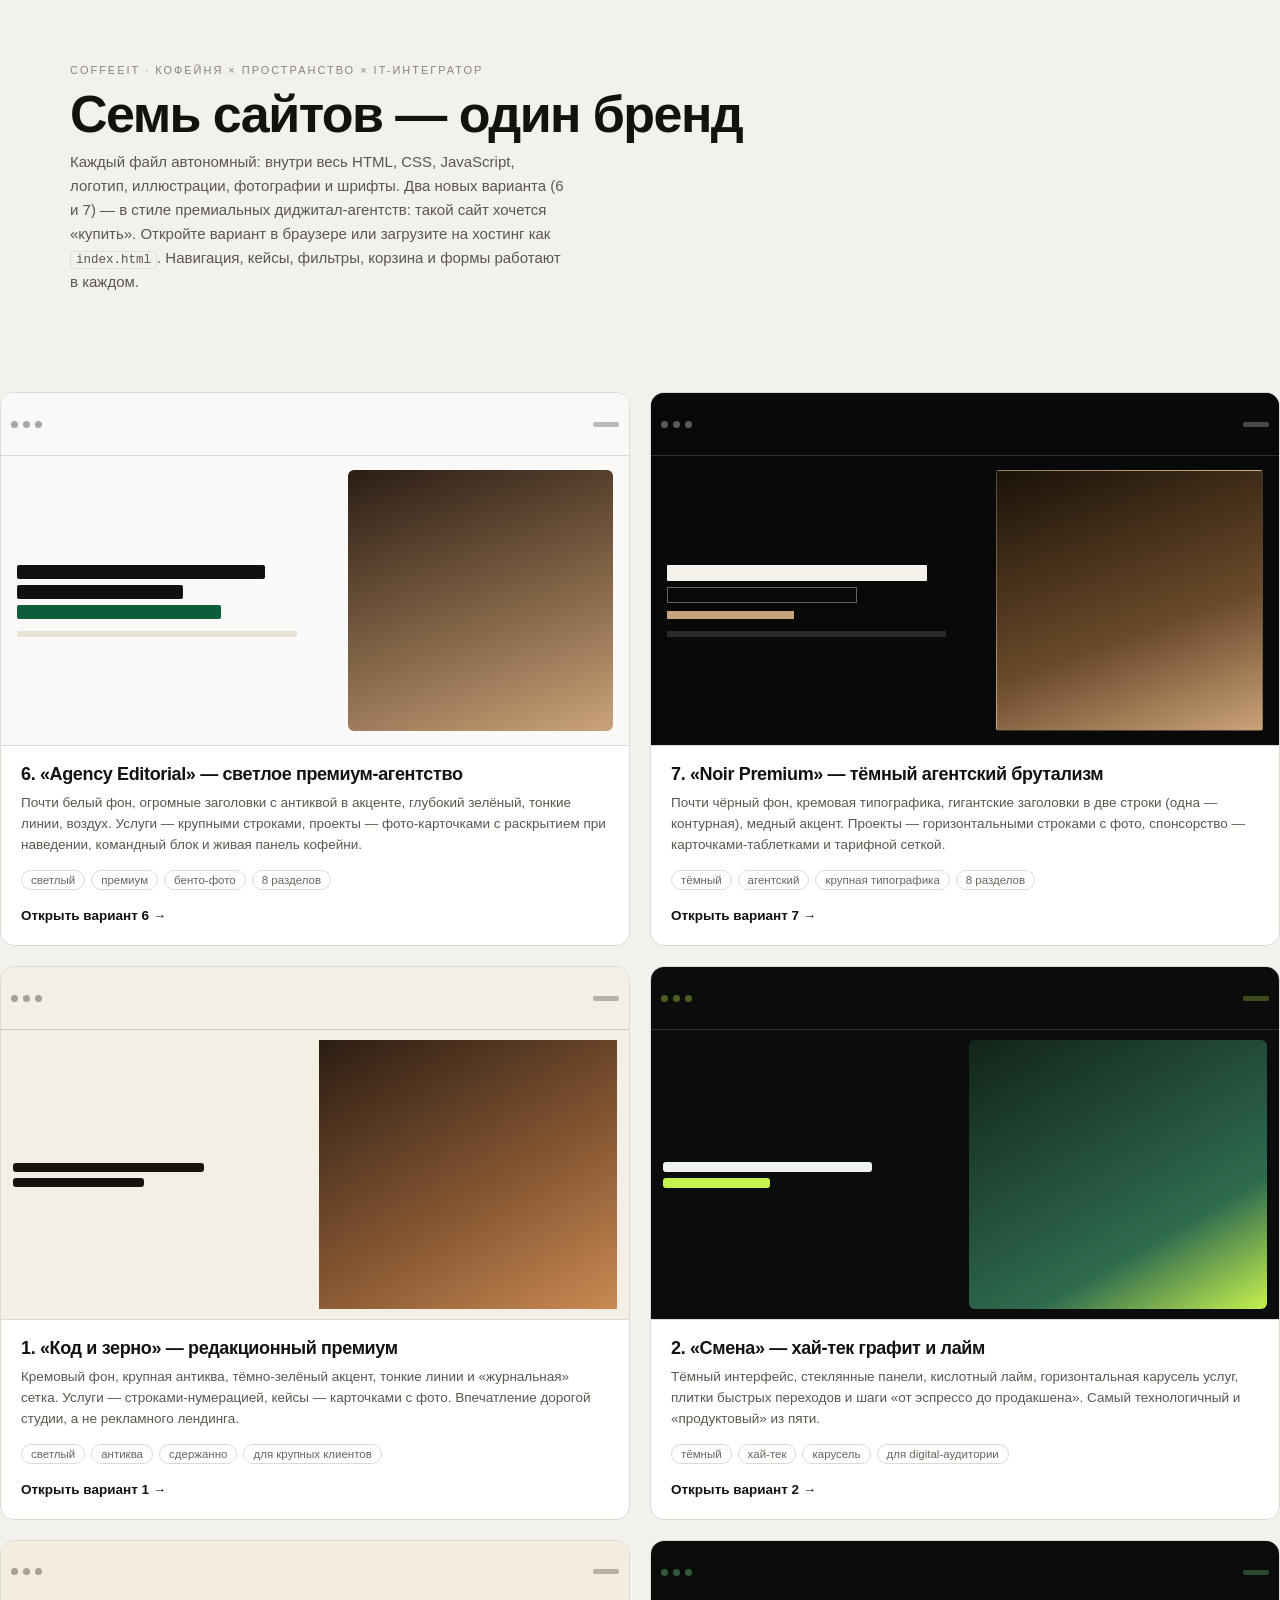
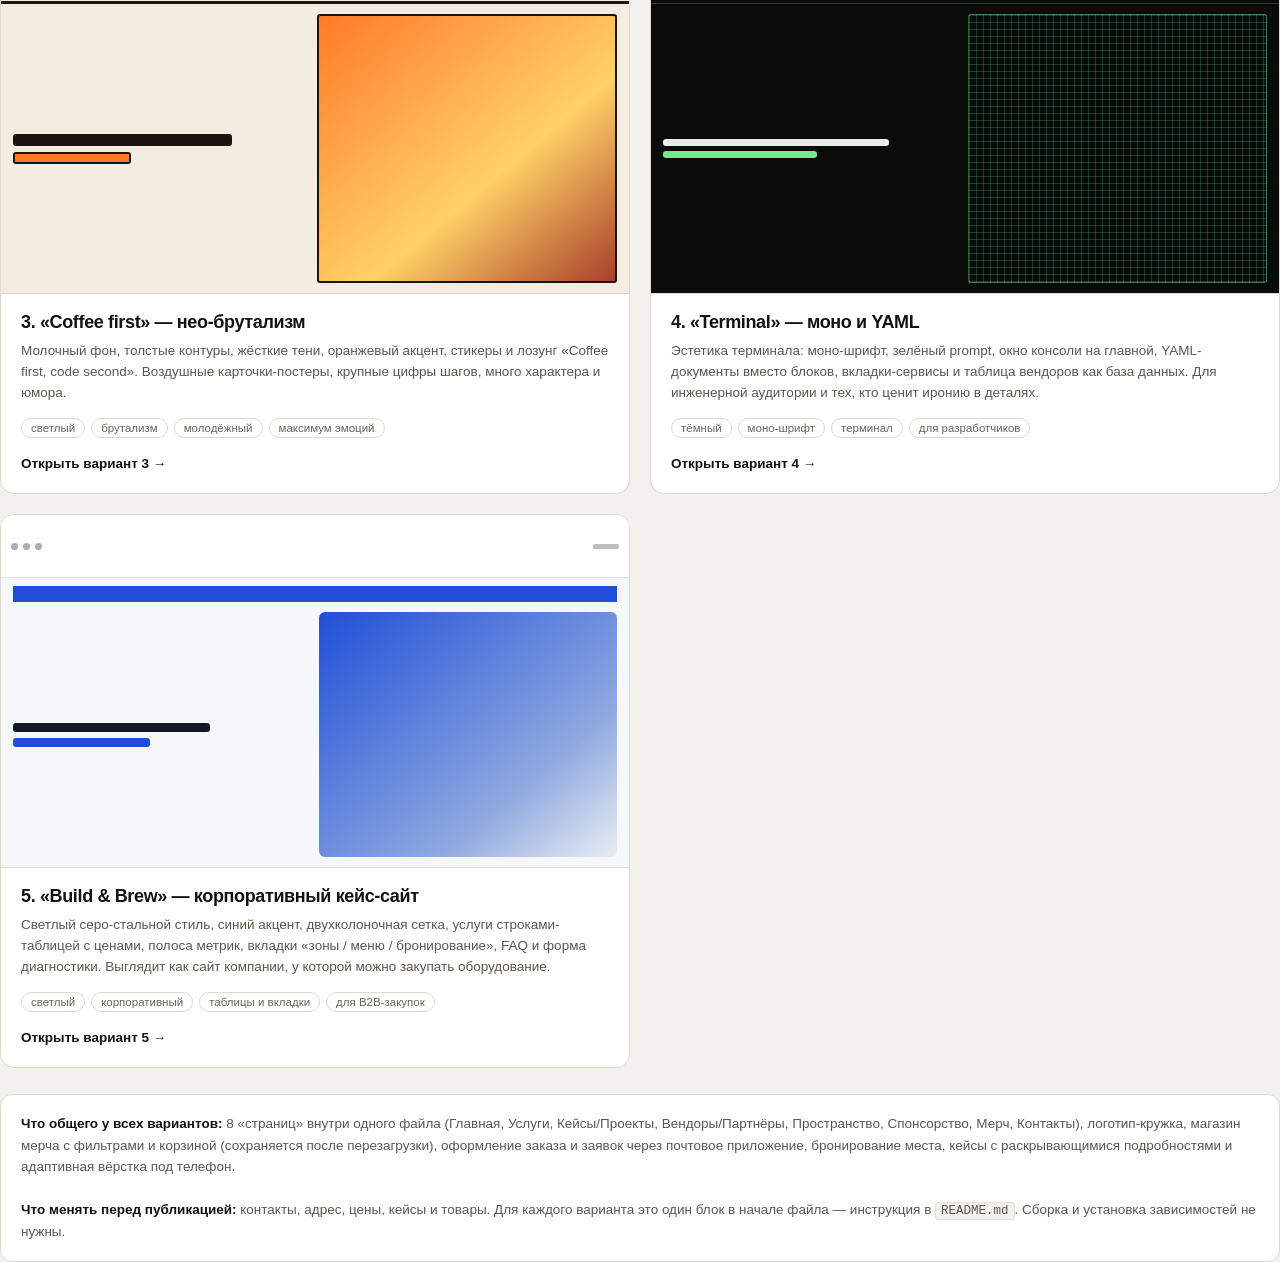
==== index.html @ fb94221a "Add files via upload" ====
<!DOCTYPE html>
<html lang="ru">
<head>
<meta charset="utf-8">
<meta name="viewport" content="width=device-width, initial-scale=1">
<title>coffeeIT — 5 вариантов сайта</title>
<style>
  *{box-sizing:border-box}
  body{margin:0;background:#f2f1ee;color:#14120f;font-family:-apple-system,"Segoe UI",Roboto,Arial,sans-serif;-webkit-font-smoothing:antialiased}
  .wrap{max-width:1180px;margin:0 auto;padding:clamp(28px,5vw,64px) 20px}
  header.top{display:flex;align-items:flex-end;justify-content:space-between;gap:24px;flex-wrap:wrap;margin-bottom:34px}
  h1{font-size:clamp(28px,4.6vw,52px);line-height:1;letter-spacing:-.03em;margin:0 0 10px}
  .lead{max-width:60ch;font-size:15px;line-height:1.6;color:#5c574e;margin:0}
  .tag{font-size:11px;letter-spacing:.18em;text-transform:uppercase;color:#8a8377;display:block;margin-bottom:12px}
  .grid{display:grid;grid-template-columns:repeat(2,1fr);gap:20px}
  .card{background:#fff;border:1px solid #dedad2;border-radius:14px;overflow:hidden;display:flex;flex-direction:column;text-decoration:none;color:inherit;transition:.18s}
  .card:hover{box-shadow:0 18px 44px rgba(20,18,15,.12);transform:translateY(-3px)}
  .prev{aspect-ratio:16/9;position:relative;overflow:hidden;border-bottom:1px solid #dedad2}
  .body{padding:18px 20px 22px;display:grid;gap:8px}
  .body h2{font-size:18px;margin:0;letter-spacing:-.02em}
  .body p{font-size:13.5px;line-height:1.55;color:#5c574e;margin:0}
  .meta{display:flex;flex-wrap:wrap;gap:6px;margin-top:6px}
  .meta span{font-size:11.5px;border:1px solid #dedad2;border-radius:999px;padding:3px 9px;color:#6b655a}
  .cta{margin-top:10px;font-size:13.5px;font-weight:600}
  /* мини-превью */
  .mock{position:absolute;inset:0;display:flex;flex-direction:column}
  .mock .bar{height:18%;display:flex;align-items:center;gap:5px;padding:0 10px}
  .mock .bar i{width:7px;height:7px;border-radius:50%;background:currentColor;opacity:.35;display:block}
  .mock .bar u{width:26px;height:5px;border-radius:2px;background:currentColor;opacity:.28;display:block;margin-left:auto}
  .mock .stage{flex:1;display:flex;gap:8px;padding:10px 12px}
  .mock .stage>div{flex:1;border-radius:3px;min-width:0}
  .mock .h1,.mock .h2{flex:none!important;border-radius:3px!important}
  /* v1 */
  .m1{background:#f4efe4;color:#16130f}
  .m1 .bar{border-bottom:1px solid rgba(22,19,15,.18)}
  .m1 .h1{background:#16130f;height:9px;width:64%;border-radius:0}
  .m1 .h2{background:#16130f;height:9px;width:44%;margin-top:6px}
  .m1 .ph{background:linear-gradient(150deg,#2c1d13,#8a5a34 60%,#c98a53);border-radius:0!important}
  .col{display:flex;flex-direction:column;justify-content:center}
  /* v2 */
  .m2{background:#0b0d0c;color:#c6f24e}
  .m2 .bar{border-bottom:1px solid rgba(255,255,255,.14)}
  .m2 .h1{background:#eef3ee;height:10px;width:70%;border-radius:2px}
  .m2 .h2{background:#c6f24e;height:10px;width:36%;margin-top:6px;border-radius:2px}
  .m2 .ph{background:linear-gradient(150deg,#12241a,#2f6b4f 70%,#c6f24e);border-radius:6px!important}
  /* v3 */
  .m3{background:#f3ece0;color:#1b1410}
  .m3 .bar{border-bottom:3px solid #1b1410}
  .m3 .h1{background:#1b1410;height:12px;width:74%}
  .m3 .h2{background:#ff7a29;border:2px solid #1b1410;height:12px;width:40%;margin-top:6px}
  .m3 .ph{background:linear-gradient(140deg,#ff7a29,#ffd166 60%,#a8402a);border:2px solid #1b1410}
  /* v4 */
  .m4{background:#0a0c0a;color:#7ae78f}
  .m4 .bar{border-bottom:1px solid rgba(233,236,233,.18);font-size:8px}
  .m4 .h1{background:#e9ece9;height:7px;width:76%;border-radius:0}
  .m4 .h2{background:#7ae78f;height:7px;width:52%;margin-top:5px}
  .m4 .ph{background:repeating-linear-gradient(0deg,rgba(122,231,143,.22) 0 1px,transparent 1px 7px),repeating-linear-gradient(90deg,rgba(122,231,143,.22) 0 1px,transparent 1px 7px),#080b09;border:1px solid rgba(122,231,143,.35)}
  /* v5 */
  .m5{background:#f6f7f8;color:#101828}
  .m5 .bar{background:#fff;border-bottom:1px solid #dde2e9}
  .m5 .h1{background:#101828;height:9px;width:66%}
  .m5 .h2{background:#1f4fd8;height:9px;width:46%;margin-top:6px}
  .m5 .ph{background:linear-gradient(140deg,#1f4fd8,#8fa9e0 70%,#e9edf3);border-radius:6px!important}
  .m5 .bars{background:#1f4fd8;height:16px;border-radius:0!important;margin:8px 12px 0}
  .note{background:#fff;border:1px solid #dedad2;border-radius:12px;padding:18px 20px;margin-top:26px;font-size:13.5px;line-height:1.6;color:#5c574e}
  .note b{color:#14120f}
  code{background:#f2f1ee;border:1px solid #e3dfd7;border-radius:4px;padding:1px 5px;font-size:12.5px}
  @media (max-width:820px){.grid{grid-template-columns:1fr}}
</style>
</head>
<body>
<div class="wrap">
  <header class="top">
    <div>
      <span class="tag">coffeeIT · кофейня × пространство × IT-интегратор</span>
      <h1>Семь сайтов — один бренд</h1>
      <p class="lead">Каждый файл автономный: внутри весь HTML, CSS, JavaScript, логотип, иллюстрации, фотографии и шрифты. Два новых варианта (6 и 7) — в стиле премиальных диджитал-агентств: такой сайт хочется «купить». Откройте вариант в браузере или загрузите на хостинг как <code>index.html</code>. Навигация, кейсы, фильтры, корзина и формы работают в каждом.</p>
    </div>
  </div>

  <div class="grid">

    <a class="card" href="coffeeit-v6.html">
      <div class="prev" style="background:#faf9f7">
        <div class="mock" style="background:#faf9f7;color:#111110">
          <div class="bar" style="border-bottom:1px solid rgba(17,17,16,.14)"><i></i><i></i><i></i><u></u></div>
          <div class="stage" style="padding:14px 16px;gap:12px">
            <div class="col" style="flex:1.2"><div style="background:#111110;height:14px;width:78%;border-radius:2px"></div>
              <div style="background:#111110;height:14px;width:52%;border-radius:2px;margin-top:6px"></div>
              <div style="background:#0b5d3b;height:14px;width:64%;border-radius:2px;margin-top:6px"></div>
              <div style="background:#e9e2d6;height:6px;width:88%;border-radius:2px;margin-top:12px"></div></div>
            <div style="flex:1;background:linear-gradient(160deg,#2b1d14,#8a6a4b 60%,#c9a37a);border-radius:6px"></div>
          </div>
        </div>
      </div>
      <div class="body">
        <h2>6. «Agency Editorial» — светлое премиум-агентство</h2>
        <p>Почти белый фон, огромные заголовки с антиквой в акценте, глубокий зелёный, тонкие линии, воздух. Услуги — крупными строками, проекты — фото-карточками с раскрытием при наведении, командный блок и живая панель кофейни.</p>
        <div class="meta"><span>светлый</span><span>премиум</span><span>бенто-фото</span><span>8 разделов</span></div>
        <div class="cta">Открыть вариант 6 →</div>
      </div>
    </a>

    <a class="card" href="coffeeit-v7.html">
      <div class="prev" style="background:#09090a">
        <div class="mock" style="background:#09090a;color:#f4f0ea">
          <div class="bar" style="border-bottom:1px solid rgba(244,240,234,.16)"><i></i><i></i><i></i><u></u></div>
          <div class="stage" style="padding:14px 16px;gap:12px">
            <div class="col" style="flex:1.2">
              <div style="background:#f4f0ea;height:16px;width:82%;border-radius:1px"></div>
              <div style="border:1.5px solid rgba(244,240,234,.4);height:16px;width:60%;margin-top:6px"></div>
              <div style="background:#c9a37a;height:8px;width:40%;margin-top:8px"></div>
              <div style="background:rgba(244,240,234,.14);height:6px;width:88%;margin-top:12px"></div>
            </div>
            <div style="flex:1;background:linear-gradient(160deg,#1a1208,#6b4a2a 60%,#c9a37a);border:1px solid rgba(244,240,234,.16)"></div>
          </div>
        </div>
      </div>
      <div class="body">
        <h2>7. «Noir Premium» — тёмный агентский брутализм</h2>
        <p>Почти чёрный фон, кремовая типографика, гигантские заголовки в две строки (одна — контурная), медный акцент. Проекты — горизонтальными строками с фото, спонсорство — карточками-таблетками и тарифной сеткой.</p>
        <div class="meta"><span>тёмный</span><span>агентский</span><span>крупная типографика</span><span>8 разделов</span></div>
        <div class="cta">Открыть вариант 7 →</div>
      </div>
    </a>

    <a class="card" href="coffeeit-v1.html">
      <div class="prev">
        <div class="mock m1">
          <div class="bar"><i></i><i></i><i></i><u></u></div>
          <div class="stage">
            <div class="col"><div class="h1"></div><div class="h2"></div></div>
            <div class="ph"></div>
          </div>
        </div>
      </div>
      <div class="body">
        <h2>1. «Код и зерно» — редакционный премиум</h2>
        <p>Кремовый фон, крупная антиква, тёмно-зелёный акцент, тонкие линии и «журнальная» сетка. Услуги — строками-нумерацией, кейсы — карточками с фото. Впечатление дорогой студии, а не рекламного лендинга.</p>
        <div class="meta"><span>светлый</span><span>антиква</span><span>сдержанно</span><span>для крупных клиентов</span></div>
        <div class="cta">Открыть вариант 1 →</div>
      </div>
    </a>

    <a class="card" href="coffeeit-v2.html">
      <div class="prev">
        <div class="mock m2">
          <div class="bar"><i></i><i></i><i></i><u></u></div>
          <div class="stage">
            <div class="col"><div class="h1"></div><div class="h2"></div></div>
            <div class="ph"></div>
          </div>
        </div>
      </div>
      <div class="body">
        <h2>2. «Смена» — хай-тек графит и лайм</h2>
        <p>Тёмный интерфейс, стеклянные панели, кислотный лайм, горизонтальная карусель услуг, плитки быстрых переходов и шаги «от эспрессо до продакшена». Самый технологичный и «продуктовый» из пяти.</p>
        <div class="meta"><span>тёмный</span><span>хай-тек</span><span>карусель</span><span>для digital-аудитории</span></div>
        <div class="cta">Открыть вариант 2 →</div>
      </div>
    </a>

    <a class="card" href="coffeeit-v3.html">
      <div class="prev">
        <div class="mock m3">
          <div class="bar"><i></i><i></i><i></i><u></u></div>
          <div class="stage">
            <div class="col"><div class="h1"></div><div class="h2"></div></div>
            <div class="ph"></div>
          </div>
        </div>
      </div>
      <div class="body">
        <h2>3. «Coffee first» — нео-брутализм</h2>
        <p>Молочный фон, толстые контуры, жёсткие тени, оранжевый акцент, стикеры и лозунг «Coffee first, code second». Воздушные карточки-постеры, крупные цифры шагов, много характера и юмора.</p>
        <div class="meta"><span>светлый</span><span>брутализм</span><span>молодёжный</span><span>максимум эмоций</span></div>
        <div class="cta">Открыть вариант 3 →</div>
      </div>
    </a>

    <a class="card" href="coffeeit-v4.html">
      <div class="prev">
        <div class="mock m4">
          <div class="bar"><i></i><i></i><i></i><u></u></div>
          <div class="stage">
            <div class="col"><div class="h1"></div><div class="h2"></div></div>
            <div class="ph"></div>
          </div>
        </div>
      </div>
      <div class="body">
        <h2>4. «Terminal» — моно и YAML</h2>
        <p>Эстетика терминала: моно-шрифт, зелёный prompt, окно консоли на главной, YAML-документы вместо блоков, вкладки-сервисы и таблица вендоров как база данных. Для инженерной аудитории и тех, кто ценит иронию в деталях.</p>
        <div class="meta"><span>тёмный</span><span>моно-шрифт</span><span>терминал</span><span>для разработчиков</span></div>
        <div class="cta">Открыть вариант 4 →</div>
      </div>
    </a>

    <a class="card" href="coffeeit-v5.html">
      <div class="prev">
        <div class="mock m5">
          <div class="bar"><i></i><i></i><i></i><u></u></div>
          <div class="bars"></div>
          <div class="stage">
            <div class="col"><div class="h1"></div><div class="h2"></div></div>
            <div class="ph"></div>
          </div>
        </div>
      </div>
      <div class="body">
        <h2>5. «Build &amp; Brew» — корпоративный кейс-сайт</h2>
        <p>Светлый серо-стальной стиль, синий акцент, двухколоночная сетка, услуги строками-таблицей с ценами, полоса метрик, вкладки «зоны / меню / бронирование», FAQ и форма диагностики. Выглядит как сайт компании, у которой можно закупать оборудование.</p>
        <div class="meta"><span>светлый</span><span>корпоративный</span><span>таблицы и вкладки</span><span>для B2B-закупок</span></div>
        <div class="cta">Открыть вариант 5 →</div>
      </div>
    </a>

  </div>

  <div class="note">
    <b>Что общего у всех вариантов:</b> 8 «страниц» внутри одного файла (Главная, Услуги, Кейсы/Проекты, Вендоры/Партнёры, Пространство, Спонсорство, Мерч, Контакты), логотип-кружка, магазин мерча с фильтрами и корзиной (сохраняется после перезагрузки), оформление заказа и заявок через почтовое приложение, бронирование места, кейсы с раскрывающимися подробностями и адаптивная вёрстка под телефон.<br><br>
    <b>Что менять перед публикацией:</b> контакты, адрес, цены, кейсы и товары. Для каждого варианта это один блок в начале файла — инструкция в <code>README.md</code>. Сборка и установка зависимостей не нужны.
  </div>
</div>
</body>
</html>
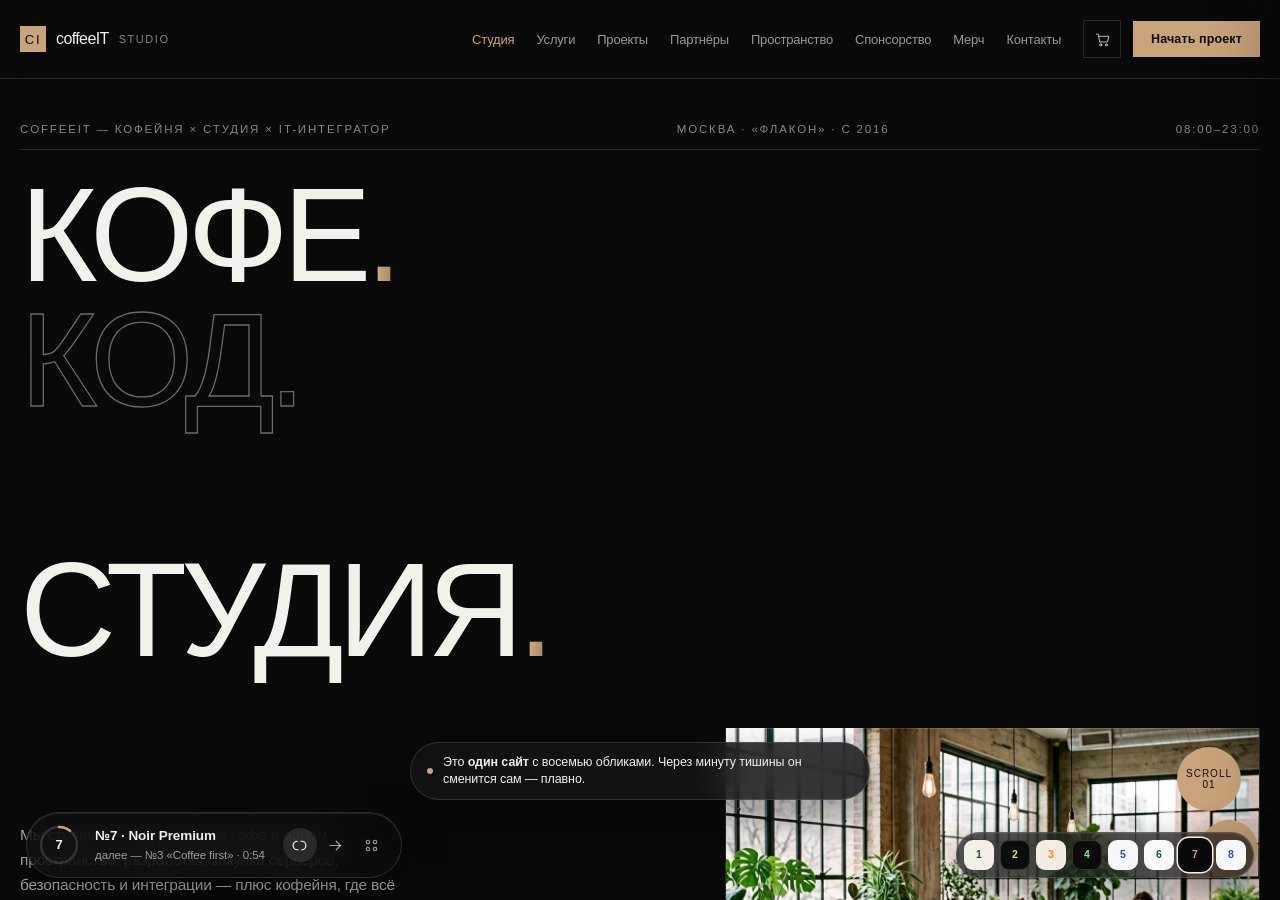
==== commit 36c72ac8: "coffeeIT: один сайт с восемью обликами и автосменой через минуту тишины - index.html стал самим сайт" ====
--- a/index.html
+++ b/index.html
@@ -3,224 +3,1065 @@
 <head>
 <meta charset="utf-8">
 <meta name="viewport" content="width=device-width, initial-scale=1">
-<title>coffeeIT — 5 вариантов сайта</title>
+<title>ver. 1.1.0 · coffeeIT — один сайт, восемь обликов</title>
+<meta name="description" content="coffeeIT — один сайт, который сам меняет облик: восемь дизайнов, плавные переходы через минуту бездействия.">
+<meta name="theme-color" content="#0c0c0e">
+<link rel="icon" href="data:image/svg+xml,%3Csvg xmlns='http://www.w3.org/2000/svg' viewBox='0 0 48 48'%3E%3Crect width='48' height='48' rx='10' fill='%230c0c0e'/%3E%3Cpath d='M14 18h16v10a6 6 0 0 1-6 6h-4a6 6 0 0 1-6-6V18Z' fill='none' stroke='%23f4efe4' stroke-width='2'/%3E%3Cpath d='M30 21h3a3.5 3.5 0 0 1 0 7h-3' fill='none' stroke='%23f4efe4' stroke-width='2'/%3E%3C/svg%3E">
 <style>
-  *{box-sizing:border-box}
-  body{margin:0;background:#f2f1ee;color:#14120f;font-family:-apple-system,"Segoe UI",Roboto,Arial,sans-serif;-webkit-font-smoothing:antialiased}
-  .wrap{max-width:1180px;margin:0 auto;padding:clamp(28px,5vw,64px) 20px}
-  header.top{display:flex;align-items:flex-end;justify-content:space-between;gap:24px;flex-wrap:wrap;margin-bottom:34px}
-  h1{font-size:clamp(28px,4.6vw,52px);line-height:1;letter-spacing:-.03em;margin:0 0 10px}
-  .lead{max-width:60ch;font-size:15px;line-height:1.6;color:#5c574e;margin:0}
-  .tag{font-size:11px;letter-spacing:.18em;text-transform:uppercase;color:#8a8377;display:block;margin-bottom:12px}
-  .grid{display:grid;grid-template-columns:repeat(2,1fr);gap:20px}
-  .card{background:#fff;border:1px solid #dedad2;border-radius:14px;overflow:hidden;display:flex;flex-direction:column;text-decoration:none;color:inherit;transition:.18s}
-  .card:hover{box-shadow:0 18px 44px rgba(20,18,15,.12);transform:translateY(-3px)}
-  .prev{aspect-ratio:16/9;position:relative;overflow:hidden;border-bottom:1px solid #dedad2}
-  .body{padding:18px 20px 22px;display:grid;gap:8px}
-  .body h2{font-size:18px;margin:0;letter-spacing:-.02em}
-  .body p{font-size:13.5px;line-height:1.55;color:#5c574e;margin:0}
-  .meta{display:flex;flex-wrap:wrap;gap:6px;margin-top:6px}
-  .meta span{font-size:11.5px;border:1px solid #dedad2;border-radius:999px;padding:3px 9px;color:#6b655a}
-  .cta{margin-top:10px;font-size:13.5px;font-weight:600}
-  /* мини-превью */
-  .mock{position:absolute;inset:0;display:flex;flex-direction:column}
-  .mock .bar{height:18%;display:flex;align-items:center;gap:5px;padding:0 10px}
-  .mock .bar i{width:7px;height:7px;border-radius:50%;background:currentColor;opacity:.35;display:block}
-  .mock .bar u{width:26px;height:5px;border-radius:2px;background:currentColor;opacity:.28;display:block;margin-left:auto}
-  .mock .stage{flex:1;display:flex;gap:8px;padding:10px 12px}
-  .mock .stage>div{flex:1;border-radius:3px;min-width:0}
-  .mock .h1,.mock .h2{flex:none!important;border-radius:3px!important}
-  /* v1 */
-  .m1{background:#f4efe4;color:#16130f}
-  .m1 .bar{border-bottom:1px solid rgba(22,19,15,.18)}
-  .m1 .h1{background:#16130f;height:9px;width:64%;border-radius:0}
-  .m1 .h2{background:#16130f;height:9px;width:44%;margin-top:6px}
-  .m1 .ph{background:linear-gradient(150deg,#2c1d13,#8a5a34 60%,#c98a53);border-radius:0!important}
-  .col{display:flex;flex-direction:column;justify-content:center}
-  /* v2 */
-  .m2{background:#0b0d0c;color:#c6f24e}
-  .m2 .bar{border-bottom:1px solid rgba(255,255,255,.14)}
-  .m2 .h1{background:#eef3ee;height:10px;width:70%;border-radius:2px}
-  .m2 .h2{background:#c6f24e;height:10px;width:36%;margin-top:6px;border-radius:2px}
-  .m2 .ph{background:linear-gradient(150deg,#12241a,#2f6b4f 70%,#c6f24e);border-radius:6px!important}
-  /* v3 */
-  .m3{background:#f3ece0;color:#1b1410}
-  .m3 .bar{border-bottom:3px solid #1b1410}
-  .m3 .h1{background:#1b1410;height:12px;width:74%}
-  .m3 .h2{background:#ff7a29;border:2px solid #1b1410;height:12px;width:40%;margin-top:6px}
-  .m3 .ph{background:linear-gradient(140deg,#ff7a29,#ffd166 60%,#a8402a);border:2px solid #1b1410}
-  /* v4 */
-  .m4{background:#0a0c0a;color:#7ae78f}
-  .m4 .bar{border-bottom:1px solid rgba(233,236,233,.18);font-size:8px}
-  .m4 .h1{background:#e9ece9;height:7px;width:76%;border-radius:0}
-  .m4 .h2{background:#7ae78f;height:7px;width:52%;margin-top:5px}
-  .m4 .ph{background:repeating-linear-gradient(0deg,rgba(122,231,143,.22) 0 1px,transparent 1px 7px),repeating-linear-gradient(90deg,rgba(122,231,143,.22) 0 1px,transparent 1px 7px),#080b09;border:1px solid rgba(122,231,143,.35)}
-  /* v5 */
-  .m5{background:#f6f7f8;color:#101828}
-  .m5 .bar{background:#fff;border-bottom:1px solid #dde2e9}
-  .m5 .h1{background:#101828;height:9px;width:66%}
-  .m5 .h2{background:#1f4fd8;height:9px;width:46%;margin-top:6px}
-  .m5 .ph{background:linear-gradient(140deg,#1f4fd8,#8fa9e0 70%,#e9edf3);border-radius:6px!important}
-  .m5 .bars{background:#1f4fd8;height:16px;border-radius:0!important;margin:8px 12px 0}
-  .note{background:#fff;border:1px solid #dedad2;border-radius:12px;padding:18px 20px;margin-top:26px;font-size:13.5px;line-height:1.6;color:#5c574e}
-  .note b{color:#14120f}
-  code{background:#f2f1ee;border:1px solid #e3dfd7;border-radius:4px;padding:1px 5px;font-size:12.5px}
-  @media (max-width:820px){.grid{grid-template-columns:1fr}}
+/* ============================================================
+   coffeeIT · «хамелеон»
+   Один сайт = восемь обликов. Оболочка показывает вариант
+   в iframe на весь экран, а через минуту бездействия сама
+   сменяет его — плавно, четырьмя разными переходами.
+   ============================================================ */
+
+:root{
+  --ink:#f4f0ea;
+  --ink-dim:rgba(244,240,234,.62);
+  --glass:rgba(14,14,17,.68);
+  --glass-2:rgba(20,20,24,.82);
+  --stroke:rgba(255,255,255,.13);
+  --stroke-soft:rgba(255,255,255,.07);
+  --accent:#c9a37a;
+  --chrome-h:56px;
+  --ease:cubic-bezier(.22,.8,.24,1);
+}
+*{box-sizing:border-box}
+html,body{height:100%}
+body{
+  margin:0;background:#0c0c0e;color:var(--ink);overflow:hidden;
+  font:14px/1.45 "Inter",-apple-system,"Segoe UI",Roboto,"Helvetica Neue",Arial,sans-serif;
+  -webkit-font-smoothing:antialiased;letter-spacing:-.006em;
+}
+button{font:inherit;color:inherit;background:none;border:0;cursor:pointer}
+svg{display:block}
+::selection{background:var(--accent);color:#0c0c0e}
+
+/* ---------- сцена ---------- */
+#stage{position:fixed;inset:0;background:#0c0c0e;isolation:isolate}
+.frame{position:absolute;inset:0;overflow:hidden;background:#0c0c0e;will-change:transform,opacity,clip-path}
+.frame iframe{display:block;width:100%;height:100%;border:0;background:#fff}
+.frame.is-preload{visibility:hidden;pointer-events:none;z-index:0}
+.frame.is-current{z-index:2}
+.frame.is-incoming{z-index:3}
+.frame.is-outgoing{z-index:1}
+
+/* ---------- занавес перехода ---------- */
+#veil{
+  position:fixed;inset:0;z-index:40;pointer-events:none;
+  display:grid;place-items:center;overflow:hidden;
+  background:
+    radial-gradient(120% 90% at 12% 8%, color-mix(in srgb, var(--veil-accent) 92%, #fff 8%), transparent 62%),
+    linear-gradient(112deg, var(--veil-bg) 0%, var(--veil-accent) 58%, var(--veil-bg) 100%);
+  color:var(--veil-ink);
+  transform:translateX(-104%);
+  clip-path:polygon(0 0,100% 0,95% 100%,0 100%);
+  will-change:transform;
+}
+#veil::before{
+  content:"";position:absolute;inset:0;
+  background-image:radial-gradient(rgba(0,0,0,.18) 1px,transparent 1px);
+  background-size:4px 4px;opacity:.5;mix-blend-mode:overlay;
+}
+#veil .v-inner{position:relative;display:grid;place-items:center;gap:12px;text-align:center;padding:20px}
+#veil .v-num{font-size:clamp(40px,11vw,120px);font-weight:600;letter-spacing:-.06em;line-height:.9;opacity:.9}
+#veil .v-name{font-size:clamp(15px,2.4vw,22px);letter-spacing:.02em}
+#veil .v-tag{font-size:11px;letter-spacing:.2em;text-transform:uppercase;opacity:.65}
+#veil .v-cup{width:clamp(34px,5vw,52px);height:auto;opacity:.85}
+
+/* ---------- пусковая заставка ---------- */
+#splash{
+  position:fixed;inset:0;z-index:60;display:grid;place-items:center;
+  background:radial-gradient(120% 100% at 50% 0%,#1a1a20 0%,#0a0a0c 70%);
+  transition:opacity .6s var(--ease),visibility .6s;
+}
+#splash.is-off{opacity:0;visibility:hidden;pointer-events:none}
+#splash .s-box{display:grid;justify-items:center;gap:18px;text-align:center;padding:24px}
+#splash svg{width:44px;height:44px;opacity:.9;animation:cupFloat 2.6s ease-in-out infinite}
+#splash b{font-size:15px;font-weight:500;letter-spacing:.16em;text-transform:uppercase;opacity:.8}
+#splash p{margin:0;font-size:12.5px;color:var(--ink-dim);max-width:32ch}
+.s-bar{width:180px;height:2px;border-radius:2px;background:rgba(255,255,255,.12);overflow:hidden}
+.s-bar i{display:block;height:100%;width:40%;border-radius:2px;background:var(--ink);animation:barSlide 1.25s ease-in-out infinite}
+@keyframes barSlide{0%{transform:translateX(-110%)}100%{transform:translateX(300%)}}
+@keyframes cupFloat{0%,100%{transform:translateY(0)}50%{transform:translateY(-5px)}}
+
+/* ---------- хром ---------- */
+#chrome{
+  position:fixed;left:0;right:0;bottom:0;z-index:50;
+  display:flex;align-items:flex-end;justify-content:space-between;gap:16px;
+  padding:0 clamp(12px,2.2vw,26px) clamp(12px,2.2vw,22px);
+  pointer-events:none;
+  transition:opacity .5s var(--ease);
+}
+#chrome>*{pointer-events:auto}
+#chrome.is-idle{opacity:.52}
+#chrome.is-idle:hover{opacity:1}
+
+/* капсула */
+#pill{
+  display:flex;align-items:center;gap:14px;
+  padding:10px 12px 10px 10px;border-radius:999px;
+  background:var(--glass);border:1px solid var(--stroke);
+  box-shadow:0 16px 44px rgba(0,0,0,.35),inset 0 1px 0 rgba(255,255,255,.08);
+  backdrop-filter:blur(20px) saturate(1.5);-webkit-backdrop-filter:blur(20px) saturate(1.5);
+  max-width:min(560px,calc(100vw - 24px));
+}
+.ring{position:relative;width:44px;height:44px;flex:none;display:grid;place-items:center}
+.ring svg{position:absolute;inset:0;transform:rotate(-90deg)}
+.ring .trk{fill:none;stroke:rgba(255,255,255,.14);stroke-width:2.5}
+.ring .val{fill:none;stroke:var(--accent);stroke-width:2.5;stroke-linecap:round;
+  stroke-dasharray:113.1;stroke-dashoffset:0;transition:stroke .5s}
+.ring .num{font-size:13px;font-weight:600;letter-spacing:-.02em;position:relative}
+.ring.is-paused .val{stroke:rgba(255,255,255,.25)}
+#pill .meta{display:grid;gap:1px;min-width:0}
+#pill .meta b{font-size:13.5px;font-weight:600;white-space:nowrap;overflow:hidden;text-overflow:ellipsis}
+#pill .meta span{font-size:11.5px;color:var(--ink-dim);white-space:nowrap;overflow:hidden;text-overflow:ellipsis}
+#pill .meta span em{font-style:normal;color:var(--ink);opacity:.85}
+#pill .acts{display:flex;align-items:center;gap:2px;margin-left:4px}
+.btn-ic{width:34px;height:34px;border-radius:50%;display:grid;place-items:center;
+  color:var(--ink-dim);transition:background .18s,color .18s,transform .18s}
+.btn-ic:hover{background:rgba(255,255,255,.1);color:var(--ink)}
+.btn-ic:active{transform:scale(.94)}
+.btn-ic svg{width:17px;height:17px}
+.btn-ic.is-on{color:var(--ink);background:rgba(255,255,255,.1)}
+
+/* полоса обликов */
+#swatches{display:flex;align-items:center;gap:6px;padding:7px;border-radius:999px;
+  background:var(--glass);border:1px solid var(--stroke);
+  box-shadow:0 16px 44px rgba(0,0,0,.35),inset 0 1px 0 rgba(255,255,255,.07);
+  backdrop-filter:blur(20px) saturate(1.5);-webkit-backdrop-filter:blur(20px) saturate(1.5);
+  overflow:auto;scrollbar-width:none;max-width:min(100%,calc(100vw - 24px))}
+#swatches::-webkit-scrollbar{display:none}
+.sw{position:relative;width:30px;height:30px;border-radius:9px;flex:none;display:grid;place-items:center;
+  font-size:10.5px;font-weight:600;border:1px solid rgba(255,255,255,.16);
+  transition:transform .22s var(--ease),box-shadow .22s,border-color .22s}
+.sw:hover{transform:translateY(-3px)}
+.sw.is-on{box-shadow:0 0 0 2px #0c0c0e,0 0 0 3.5px var(--ink);border-color:transparent}
+.sw::after{
+  content:attr(data-name);position:absolute;bottom:calc(100% + 9px);left:50%;transform:translate(-50%,4px);
+  background:#101014;border:1px solid var(--stroke);color:var(--ink);
+  font-size:11px;font-weight:500;letter-spacing:0;padding:5px 9px;border-radius:7px;white-space:nowrap;
+  opacity:0;pointer-events:none;transition:.18s;z-index:5;
+}
+.sw:hover::after{opacity:1;transform:translate(-50%,0)}
+
+/* ---------- панель «все облики» ---------- */
+#panel{
+  position:fixed;left:clamp(12px,2.2vw,26px);bottom:calc(var(--chrome-h) + 36px);z-index:55;
+  width:min(420px,calc(100vw - 24px));max-height:min(70vh,640px);
+  display:flex;flex-direction:column;
+  background:var(--glass-2);border:1px solid var(--stroke);border-radius:20px;
+  box-shadow:0 30px 80px rgba(0,0,0,.55),inset 0 1px 0 rgba(255,255,255,.07);
+  backdrop-filter:blur(26px) saturate(1.5);-webkit-backdrop-filter:blur(26px) saturate(1.5);
+  opacity:0;visibility:hidden;transform:translateY(14px) scale(.985);transform-origin:0 100%;
+  transition:opacity .28s var(--ease),transform .28s var(--ease),visibility .28s;
+  overflow:hidden;
+}
+#panel.is-open{opacity:1;visibility:visible;transform:none}
+.p-head{display:flex;align-items:flex-start;justify-content:space-between;gap:12px;padding:18px 18px 12px}
+.p-head h2{margin:0;font-size:15px;font-weight:600;letter-spacing:-.02em}
+.p-head p{margin:4px 0 0;font-size:11.5px;line-height:1.45;color:var(--ink-dim);max-width:34ch}
+.p-scroll{overflow:auto;padding:0 10px 12px;scrollbar-width:thin}
+.p-scroll::-webkit-scrollbar{width:8px}
+.p-scroll::-webkit-scrollbar-thumb{background:rgba(255,255,255,.14);border-radius:8px}
+.skin{display:grid;grid-template-columns:38px 1fr auto;align-items:center;gap:12px;width:100%;
+  padding:9px 10px;border-radius:12px;text-align:left;transition:background .16s}
+.skin:hover{background:rgba(255,255,255,.06)}
+.skin.is-on{background:rgba(255,255,255,.09)}
+.skin .chip{width:34px;height:34px;border-radius:10px;border:1px solid rgba(255,255,255,.18);
+  display:grid;place-items:center;font-size:11px;font-weight:600}
+.skin .txt{display:grid;gap:2px;min-width:0}
+.skin .txt b{font-size:13px;font-weight:600;white-space:nowrap;overflow:hidden;text-overflow:ellipsis}
+.skin .txt span{font-size:11px;color:var(--ink-dim);white-space:nowrap;overflow:hidden;text-overflow:ellipsis}
+.skin .mark{font-size:10px;letter-spacing:.1em;text-transform:uppercase;color:var(--ink-dim)}
+.skin.is-on .mark{color:var(--ink)}
+.p-set{border-top:1px solid var(--stroke-soft);padding:14px 18px 16px;display:grid;gap:12px}
+.row{display:flex;align-items:center;justify-content:space-between;gap:14px}
+.row>span{font-size:12px;color:var(--ink-dim)}
+.seg{display:flex;gap:2px;padding:3px;border-radius:9px;background:rgba(255,255,255,.06);border:1px solid var(--stroke-soft)}
+.seg button{font-size:11.5px;padding:5px 9px;border-radius:6px;color:var(--ink-dim);transition:.16s;white-space:nowrap}
+.seg button:hover{color:var(--ink)}
+.seg button.is-on{background:rgba(255,255,255,.14);color:var(--ink)}
+.p-links{display:flex;gap:8px;flex-wrap:wrap;padding:0 18px 12px}
+.p-links a,.p-links button{display:inline-flex;align-items:center;gap:6px;font-size:11.5px;padding:7px 11px;border-radius:999px;
+  border:1px solid var(--stroke);color:var(--ink);transition:background .18s,border-color .18s;text-decoration:none}
+.p-links a:hover,.p-links button:hover{background:rgba(255,255,255,.09);border-color:rgba(255,255,255,.24)}
+.p-links svg{width:13px;height:13px;opacity:.75}
+.p-foot{padding:0 18px 16px;font-size:11px;line-height:1.5;color:var(--ink-dim)}
+.p-foot code{font-size:10.5px;background:rgba(255,255,255,.07);padding:1px 5px;border-radius:4px}
+
+/* ---------- подсказка ---------- */
+#hint{
+  position:fixed;left:50%;bottom:calc(var(--chrome-h) + 44px);transform:translate(-50%,10px);pointer-events:none;
+  z-index:52;max-width:min(460px,calc(100vw - 28px));
+  padding:11px 16px;border-radius:999px;display:flex;align-items:center;gap:10px;
+  background:var(--glass-2);border:1px solid var(--stroke);color:var(--ink);
+  font-size:12.5px;line-height:1.35;box-shadow:0 18px 40px rgba(0,0,0,.4);
+  backdrop-filter:blur(18px);-webkit-backdrop-filter:blur(18px);
+  opacity:0;visibility:hidden;transition:.4s var(--ease);
+}
+#hint.is-on{opacity:1;visibility:visible;transform:translate(-50%,0)}
+#hint b{font-weight:600}
+#hint .dot{width:6px;height:6px;border-radius:50%;background:var(--accent);flex:none}
+
+/* ---------- прогресс перехода ---------- */
+#glow{position:fixed;inset:0;z-index:39;pointer-events:none;opacity:0;
+  background:radial-gradient(80% 60% at 50% 50%,var(--glow-c,#fff),transparent 70%);mix-blend-mode:soft-light}
+
+/* ---------- адаптив ---------- */
+@media (max-width:860px){
+  :root{--chrome-h:52px}
+  #chrome{padding:0 10px calc(10px + env(safe-area-inset-bottom));gap:8px;flex-direction:column;align-items:stretch}
+  #swatches{order:2;padding:6px;justify-content:flex-start}
+  #pill{order:1;width:100%;max-width:none;gap:10px;padding:8px 10px 8px 8px}
+  #pill .meta b{font-size:12.5px}
+  #pill .meta span{font-size:11px}
+  .ring{width:40px;height:40px}
+  #panel{left:10px;right:10px;width:auto;bottom:126px;max-height:60vh}
+  #hint{bottom:128px;font-size:12px}
+  .sw{width:28px;height:28px}
+  #chrome.is-idle{opacity:.75}
+}
+@media (max-width:420px){
+  #pill .acts .optional{display:none}
+  #pill .meta span{max-width:42vw}
+}
+
+/* ---------- уважение к настройкам системы ---------- */
+@media (prefers-reduced-motion: reduce){
+  #veil{display:none}
+  #splash svg,#splash .s-bar i{animation:none}
+  .frame{will-change:auto}
+}
 </style>
 </head>
 <body>
-<div class="wrap">
-  <header class="top">
-    <div>
-      <span class="tag">coffeeIT · кофейня × пространство × IT-интегратор</span>
-      <h1>Семь сайтов — один бренд</h1>
-      <p class="lead">Каждый файл автономный: внутри весь HTML, CSS, JavaScript, логотип, иллюстрации, фотографии и шрифты. Два новых варианта (6 и 7) — в стиле премиальных диджитал-агентств: такой сайт хочется «купить». Откройте вариант в браузере или загрузите на хостинг как <code>index.html</code>. Навигация, кейсы, фильтры, корзина и формы работают в каждом.</p>
+
+<div id="stage" aria-live="off"></div>
+
+<div id="veil" aria-hidden="true">
+  <div class="v-inner">
+    <div class="v-tag">coffeeIT · смена облика</div>
+    <div class="v-num" id="veilNum">№6</div>
+    <div class="v-name" id="veilName">Agency Editorial</div>
+    <svg class="v-cup" viewBox="0 0 48 48" fill="none" aria-hidden="true">
+      <path d="M12 17h20v12a8 8 0 0 1-8 8h-4a8 8 0 0 1-8-8V17Z" stroke="currentColor" stroke-width="1.6"/>
+      <path d="M32 21h3.5a4.5 4.5 0 0 1 0 9H32" stroke="currentColor" stroke-width="1.6"/>
+      <path d="M17 10c0 2-2 2.6-2 4.6M24 8.6c0 2-2 2.6-2 4.6M31 10c0 2-2 2.6-2 4.6" stroke="currentColor" stroke-width="1.3" stroke-linecap="round" opacity=".7"/>
+    </svg>
+  </div>
+</div>
+
+<div id="glow" aria-hidden="true"></div>
+
+<div id="splash">
+  <div class="s-box">
+    <svg viewBox="0 0 48 48" fill="none" aria-hidden="true">
+      <path d="M12 17h20v12a8 8 0 0 1-8 8h-4a8 8 0 0 1-8-8V17Z" stroke="currentColor" stroke-width="1.6"/>
+      <path d="M32 21h3.5a4.5 4.5 0 0 1 0 9H32" stroke="currentColor" stroke-width="1.6"/>
+      <path d="M17 10c0 2-2 2.6-2 4.6M24 8.6c0 2-2 2.6-2 4.6M31 10c0 2-2 2.6-2 4.6" stroke="currentColor" stroke-width="1.3" stroke-linecap="round" opacity=".7"/>
+    </svg>
+    <b>coffeeIT</b>
+    <div class="s-bar"><i></i></div>
+    <p>Один сайт, восемь обликов. Готовим первый.</p>
+  </div>
+</div>
+
+<script>
+/* страховка: если основной скрипт упадёт, заставка всё равно уйдёт */
+setTimeout(function () {
+  var sp = document.getElementById('splash');
+  if (sp && !sp.classList.contains('is-off')) sp.classList.add('is-off');
+}, 7000);
+</script>
+
+<div id="hint" role="status">
+  <i class="dot"></i>
+  <span id="hintText">Через минуту бездействия сайт сам сменит облик — плавно.</span>
+</div>
+
+<div id="chrome">
+  <div id="pill">
+    <div class="ring" id="ring">
+      <svg viewBox="0 0 44 44" aria-hidden="true">
+        <circle class="trk" cx="22" cy="22" r="18"></circle>
+        <circle class="val" id="ringVal" cx="22" cy="22" r="18"></circle>
+      </svg>
+      <span class="num" id="pillNum">6</span>
+    </div>
+    <div class="meta">
+      <b id="pillName">№6 · Agency Editorial</b>
+      <span id="pillNext">далее — №2 «Смена» · 0:58</span>
+    </div>
+    <div class="acts">
+      <button class="btn-ic is-on" id="btnAuto" aria-label="Автоматическая смена облика" title="Автосмена">
+        <svg viewBox="0 0 24 24" fill="none" stroke="currentColor" stroke-width="1.7" stroke-linecap="round" stroke-linejoin="round"><path d="M9 6a6 6 0 1 0 0 12h1"/><path d="M15 18a6 6 0 1 0 0-12h-1"/><path d="M8 9h8M8 15h8" opacity=".0"/></svg>
+      </button>
+      <button class="btn-ic" id="btnNext" aria-label="Сменить облик сейчас" title="Сменить сейчас (→)">
+        <svg viewBox="0 0 24 24" fill="none" stroke="currentColor" stroke-width="1.7" stroke-linecap="round" stroke-linejoin="round"><path d="M4 12h15"/><path d="m13 6 6 6-6 6"/></svg>
+      </button>
+      <button class="btn-ic optional" id="btnAll" aria-label="Все облики и настройки" title="Все облики">
+        <svg viewBox="0 0 24 24" fill="none" stroke="currentColor" stroke-width="1.7" stroke-linecap="round"><circle cx="7" cy="7" r="2.4"/><circle cx="17" cy="7" r="2.4"/><circle cx="7" cy="17" r="2.4"/><circle cx="17" cy="17" r="2.4"/></svg>
+      </button>
     </div>
   </div>
 
-  <div class="grid">
-
-    <a class="card" href="coffeeit-v6.html">
-      <div class="prev" style="background:#faf9f7">
-        <div class="mock" style="background:#faf9f7;color:#111110">
-          <div class="bar" style="border-bottom:1px solid rgba(17,17,16,.14)"><i></i><i></i><i></i><u></u></div>
-          <div class="stage" style="padding:14px 16px;gap:12px">
-            <div class="col" style="flex:1.2"><div style="background:#111110;height:14px;width:78%;border-radius:2px"></div>
-              <div style="background:#111110;height:14px;width:52%;border-radius:2px;margin-top:6px"></div>
-              <div style="background:#0b5d3b;height:14px;width:64%;border-radius:2px;margin-top:6px"></div>
-              <div style="background:#e9e2d6;height:6px;width:88%;border-radius:2px;margin-top:12px"></div></div>
-            <div style="flex:1;background:linear-gradient(160deg,#2b1d14,#8a6a4b 60%,#c9a37a);border-radius:6px"></div>
-          </div>
-        </div>
+  <div id="swatches" role="tablist" aria-label="Облики сайта"></div>
+</div>
+
+<div id="panel" role="dialog" aria-modal="false" aria-labelledby="panelTitle">
+  <div class="p-head">
+    <div>
+      <h2 id="panelTitle">Восемь обликов</h2>
+      <p>Это один и тот же сайт: разделы, кейсы, магазин и формы общие. Меняется только дизайн.</p>
+    </div>
+    <button class="btn-ic" id="btnClose" aria-label="Закрыть">
+      <svg viewBox="0 0 24 24" fill="none" stroke="currentColor" stroke-width="1.8" stroke-linecap="round"><path d="m6 6 12 12M18 6 6 18"/></svg>
+    </button>
+  </div>
+  <div class="p-scroll" id="skinList"></div>
+  <div class="p-set">
+    <div class="row">
+      <span>Молчание перед сменой</span>
+      <div class="seg" id="segInt">
+        <button data-int="30">30 с</button>
+        <button data-int="60">1 мин</button>
+        <button data-int="120">2 мин</button>
       </div>
-      <div class="body">
-        <h2>6. «Agency Editorial» — светлое премиум-агентство</h2>
-        <p>Почти белый фон, огромные заголовки с антиквой в акценте, глубокий зелёный, тонкие линии, воздух. Услуги — крупными строками, проекты — фото-карточками с раскрытием при наведении, командный блок и живая панель кофейни.</p>
-        <div class="meta"><span>светлый</span><span>премиум</span><span>бенто-фото</span><span>8 разделов</span></div>
-        <div class="cta">Открыть вариант 6 →</div>
+    </div>
+    <div class="row">
+      <span>Переходы</span>
+      <div class="seg" id="segTr">
+        <button data-tr="auto">все</button>
+        <button data-tr="veil">шторка</button>
+        <button data-tr="fade">тает</button>
+        <button data-tr="slide">слайд</button>
       </div>
+    </div>
+    <div class="row">
+      <span>Автосмена</span>
+      <div class="seg" id="segAuto">
+        <button data-auto="1">вкл</button>
+        <button data-auto="0">выкл</button>
+      </div>
+    </div>
+  </div>
+  <div class="p-links">
+    <a id="lnkStandalone" href="coffeeit-v6.html" target="_blank" rel="noopener">
+      <svg viewBox="0 0 24 24" fill="none" stroke="currentColor" stroke-width="1.8" stroke-linecap="round" stroke-linejoin="round"><path d="M14 4h6v6"/><path d="M20 4 10 14"/><path d="M18 14v5a1 1 0 0 1-1 1H5a1 1 0 0 1-1-1V7a1 1 0 0 1 1-1h5"/></svg>
+      Этот облик отдельно
     </a>
-
-    <a class="card" href="coffeeit-v7.html">
-      <div class="prev" style="background:#09090a">
-        <div class="mock" style="background:#09090a;color:#f4f0ea">
-          <div class="bar" style="border-bottom:1px solid rgba(244,240,234,.16)"><i></i><i></i><i></i><u></u></div>
-          <div class="stage" style="padding:14px 16px;gap:12px">
-            <div class="col" style="flex:1.2">
-              <div style="background:#f4f0ea;height:16px;width:82%;border-radius:1px"></div>
-              <div style="border:1.5px solid rgba(244,240,234,.4);height:16px;width:60%;margin-top:6px"></div>
-              <div style="background:#c9a37a;height:8px;width:40%;margin-top:8px"></div>
-              <div style="background:rgba(244,240,234,.14);height:6px;width:88%;margin-top:12px"></div>
-            </div>
-            <div style="flex:1;background:linear-gradient(160deg,#1a1208,#6b4a2a 60%,#c9a37a);border:1px solid rgba(244,240,234,.16)"></div>
-          </div>
-        </div>
-      </div>
-      <div class="body">
-        <h2>7. «Noir Premium» — тёмный агентский брутализм</h2>
-        <p>Почти чёрный фон, кремовая типографика, гигантские заголовки в две строки (одна — контурная), медный акцент. Проекты — горизонтальными строками с фото, спонсорство — карточками-таблетками и тарифной сеткой.</p>
-        <div class="meta"><span>тёмный</span><span>агентский</span><span>крупная типографика</span><span>8 разделов</span></div>
-        <div class="cta">Открыть вариант 7 →</div>
-      </div>
-    </a>
-
-    <a class="card" href="coffeeit-v1.html">
-      <div class="prev">
-        <div class="mock m1">
-          <div class="bar"><i></i><i></i><i></i><u></u></div>
-          <div class="stage">
-            <div class="col"><div class="h1"></div><div class="h2"></div></div>
-            <div class="ph"></div>
-          </div>
-        </div>
-      </div>
-      <div class="body">
-        <h2>1. «Код и зерно» — редакционный премиум</h2>
-        <p>Кремовый фон, крупная антиква, тёмно-зелёный акцент, тонкие линии и «журнальная» сетка. Услуги — строками-нумерацией, кейсы — карточками с фото. Впечатление дорогой студии, а не рекламного лендинга.</p>
-        <div class="meta"><span>светлый</span><span>антиква</span><span>сдержанно</span><span>для крупных клиентов</span></div>
-        <div class="cta">Открыть вариант 1 →</div>
-      </div>
-    </a>
-
-    <a class="card" href="coffeeit-v2.html">
-      <div class="prev">
-        <div class="mock m2">
-          <div class="bar"><i></i><i></i><i></i><u></u></div>
-          <div class="stage">
-            <div class="col"><div class="h1"></div><div class="h2"></div></div>
-            <div class="ph"></div>
-          </div>
-        </div>
-      </div>
-      <div class="body">
-        <h2>2. «Смена» — хай-тек графит и лайм</h2>
-        <p>Тёмный интерфейс, стеклянные панели, кислотный лайм, горизонтальная карусель услуг, плитки быстрых переходов и шаги «от эспрессо до продакшена». Самый технологичный и «продуктовый» из пяти.</p>
-        <div class="meta"><span>тёмный</span><span>хай-тек</span><span>карусель</span><span>для digital-аудитории</span></div>
-        <div class="cta">Открыть вариант 2 →</div>
-      </div>
-    </a>
-
-    <a class="card" href="coffeeit-v3.html">
-      <div class="prev">
-        <div class="mock m3">
-          <div class="bar"><i></i><i></i><i></i><u></u></div>
-          <div class="stage">
-            <div class="col"><div class="h1"></div><div class="h2"></div></div>
-            <div class="ph"></div>
-          </div>
-        </div>
-      </div>
-      <div class="body">
-        <h2>3. «Coffee first» — нео-брутализм</h2>
-        <p>Молочный фон, толстые контуры, жёсткие тени, оранжевый акцент, стикеры и лозунг «Coffee first, code second». Воздушные карточки-постеры, крупные цифры шагов, много характера и юмора.</p>
-        <div class="meta"><span>светлый</span><span>брутализм</span><span>молодёжный</span><span>максимум эмоций</span></div>
-        <div class="cta">Открыть вариант 3 →</div>
-      </div>
-    </a>
-
-    <a class="card" href="coffeeit-v4.html">
-      <div class="prev">
-        <div class="mock m4">
-          <div class="bar"><i></i><i></i><i></i><u></u></div>
-          <div class="stage">
-            <div class="col"><div class="h1"></div><div class="h2"></div></div>
-            <div class="ph"></div>
-          </div>
-        </div>
-      </div>
-      <div class="body">
-        <h2>4. «Terminal» — моно и YAML</h2>
-        <p>Эстетика терминала: моно-шрифт, зелёный prompt, окно консоли на главной, YAML-документы вместо блоков, вкладки-сервисы и таблица вендоров как база данных. Для инженерной аудитории и тех, кто ценит иронию в деталях.</p>
-        <div class="meta"><span>тёмный</span><span>моно-шрифт</span><span>терминал</span><span>для разработчиков</span></div>
-        <div class="cta">Открыть вариант 4 →</div>
-      </div>
-    </a>
-
-    <a class="card" href="coffeeit-v5.html">
-      <div class="prev">
-        <div class="mock m5">
-          <div class="bar"><i></i><i></i><i></i><u></u></div>
-          <div class="bars"></div>
-          <div class="stage">
-            <div class="col"><div class="h1"></div><div class="h2"></div></div>
-            <div class="ph"></div>
-          </div>
-        </div>
-      </div>
-      <div class="body">
-        <h2>5. «Build &amp; Brew» — корпоративный кейс-сайт</h2>
-        <p>Светлый серо-стальной стиль, синий акцент, двухколоночная сетка, услуги строками-таблицей с ценами, полоса метрик, вкладки «зоны / меню / бронирование», FAQ и форма диагностики. Выглядит как сайт компании, у которой можно закупать оборудование.</p>
-        <div class="meta"><span>светлый</span><span>корпоративный</span><span>таблицы и вкладки</span><span>для B2B-закупок</span></div>
-        <div class="cta">Открыть вариант 5 →</div>
-      </div>
-    </a>
-
+    <button id="btnLink" type="button">
+      <svg viewBox="0 0 24 24" fill="none" stroke="currentColor" stroke-width="1.8" stroke-linecap="round"><path d="M10 13a5 5 0 0 0 7 0l2-2a5 5 0 0 0-7-7l-1 1"/><path d="M14 11a5 5 0 0 0-7 0l-2 2a5 5 0 0 0 7 7l1-1"/></svg>
+      Ссылка на этот облик
+    </button>
   </div>
-
-  <div class="note">
-    <b>Что общего у всех вариантов:</b> 8 «страниц» внутри одного файла (Главная, Услуги, Кейсы/Проекты, Вендоры/Партнёры, Пространство, Спонсорство, Мерч, Контакты), логотип-кружка, магазин мерча с фильтрами и корзиной (сохраняется после перезагрузки), оформление заказа и заявок через почтовое приложение, бронирование места, кейсы с раскрывающимися подробностями и адаптивная вёрстка под телефон.<br><br>
-    <b>Что менять перед публикацией:</b> контакты, адрес, цены, кейсы и товары. Для каждого варианта это один блок в начале файла — инструкция в <code>README.md</code>. Сборка и установка зависимостей не нужны.
+  <div class="p-foot">
+    Смена случается только на главной странице и только когда сайт не трогают.
+    Прокрутка, клик или ввод сбрасывают таймер. Адресные параметры: <code>?skin=v7</code>, <code>?interval=90</code>, <code>?auto=0</code>.
   </div>
 </div>
+
+<script>
+/* ============================================================
+   1. ОБЛИКИ
+   ============================================================ */
+var SKINS = [
+  { id:'v1',   num:1, file:'coffeeit-v1.html',   name:'Код и зерно',      tag:'редакционный премиум',  bg:'#f4efe4', accent:'#1e4d3a', dark:false,
+    desc:'Кремовый фон, антиква, тёмно-зелёный акцент. Дорогая студия.' },
+  { id:'v2',   num:2, file:'coffeeit-v2.html',   name:'Смена',            tag:'хай-тек, графит и лайм', bg:'#0b0d0c', accent:'#c6f24e', dark:true,
+    desc:'Тёмный интерфейс, стекло, кислотный лайм, карусель услуг.' },
+  { id:'v3',   num:3, file:'coffeeit-v3.html',   name:'Coffee first',     tag:'нео-брутализм',          bg:'#f3ece0', accent:'#ff7a29', dark:false,
+    desc:'Толстые контуры, жёсткие тени, оранжевый, много характера.' },
+  { id:'v4',   num:4, file:'coffeeit-v4.html',   name:'Terminal',         tag:'моно, консоль, YAML',    bg:'#0a0c0a', accent:'#7ae78f', dark:true,
+    desc:'Эстетика терминала для инженерной аудитории.' },
+  { id:'v5',   num:5, file:'coffeeit-v5.html',   name:'Build & Brew',     tag:'корпоративный кейс',     bg:'#f6f7f8', accent:'#1f4fd8', dark:false,
+    desc:'Светлый, таблицы, тарифы, вкладки, оформление сайта.' },
+  { id:'v6',   num:6, file:'coffeeit-v6.html',   name:'Agency Editorial', tag:'светлое агентство',      bg:'#faf9f7', accent:'#0b5d3b', dark:false,
+    desc:'Почти белый, огромная типографика, бенто-фото, воздух.' },
+  { id:'v7',   num:7, file:'coffeeit-v7.html',   name:'Noir Premium',     tag:'тёмный брутализм',       bg:'#09090a', accent:'#c9a37a', dark:true,
+    desc:'Почти чёрный, кремовая типографика, медный акцент.' },
+  { id:'live', num:8, file:'coffeeit-live.html', name:'Live',             tag:'живой финальный',        bg:'#f6f7f8', accent:'#1f4fd0', dark:false,
+    desc:'Тот же корпоративный, но с анимациями, счётчиками и параллаксом.' }
+];
+var BY_ID = {};
+SKINS.forEach(function (s) { BY_ID[s.id] = s; });
+
+var HASH_LABEL = {
+  home:'главная', services:'услуги', cases:'кейсы', vendors:'вендоры', space:'пространство',
+  shop:'мерч', sponsorship:'спонсорство', contacts:'контакты'
+};
+
+/* ============================================================
+   2. НАСТРОЙКИ
+   ============================================================ */
+var DEFAULTS = { skin:null, interval:60, auto:true, transition:'auto' };
+var STORE = 'ci_chameleon_v1';
+var settings = Object.assign({}, DEFAULTS);
+
+function readStore() {
+  try {
+    var raw = JSON.parse(localStorage.getItem(STORE) || '{}') || {};
+    if (typeof raw.interval === 'number' && raw.interval >= 10) settings.interval = raw.interval;
+    if (typeof raw.auto === 'boolean') settings.auto = raw.auto;
+    if (raw.transition) settings.transition = raw.transition;
+    if (raw.skin && BY_ID[raw.skin]) settings.skin = raw.skin;
+  } catch (e) {}
+}
+function saveStore() {
+  try { localStorage.setItem(STORE, JSON.stringify(settings)); } catch (e) {}
+}
+
+function readParams() {
+  var q = new URLSearchParams(location.search);
+  if (q.get('skin') && BY_ID[q.get('skin')]) settings.skin = q.get('skin');
+  if (q.get('interval') && +q.get('interval') >= 10) settings.interval = Math.min(1800, +q.get('interval'));
+  if (q.get('auto') === '0') settings.auto = false;
+  if (q.get('auto') === '1') settings.auto = true;
+  var tr = q.get('transition');
+  if (tr && ['auto', 'veil', 'fade', 'slide', 'mix'].indexOf(tr) >= 0) settings.transition = tr;
+  if (q.get('reset') === '1') { try { localStorage.removeItem(STORE); } catch (e) {} }
+}
+readStore();
+readParams();
+
+var reduced = window.matchMedia && window.matchMedia('(prefers-reduced-motion: reduce)').matches;
+
+/* ============================================================
+   3. СОСТОЯНИЕ
+   ============================================================ */
+var stage = document.getElementById('stage');
+var veil = document.getElementById('veil');
+var glow = document.getElementById('glow');
+var chrome = document.getElementById('chrome');
+var ring = document.getElementById('ring');
+var ringVal = document.getElementById('ringVal');
+var pillNum = document.getElementById('pillNum');
+var pillName = document.getElementById('pillName');
+var pillNext = document.getElementById('pillNext');
+var hint = document.getElementById('hint');
+var hintText = document.getElementById('hintText');
+var swWrap = document.getElementById('swatches');
+var panel = document.getElementById('panel');
+var skinList = document.getElementById('skinList');
+
+var views = [];            // все созданные iframe-обёртки
+var cur = null;            // текущий облик
+var preload = null;        // заранее загруженный следующий
+var busy = false;          // идёт переход
+var lastActivity = Date.now();
+var nextSkin = null;
+var trIndex = 0;
+var trHistory = [];        // какие переходы уже были — чтобы «все» шли по кругу
+var live = { hash:'#home', y:0, max:1, overlay:false, ready:false };
+var booted = false;
+var pendingPick = null;      // выбор, сделанный во время перехода
+var splashDone = false;
+
+var RING_C = 2 * Math.PI * 18;  // длина окружности кольца (r=18)
+ringVal.style.strokeDasharray = RING_C.toFixed(2);
+
+/* ============================================================
+   4. ОБЁРТКА IFRAME
+   ============================================================ */
+function makeView(skin) {
+  var el = document.createElement('div');
+  el.className = 'frame is-preload';
+  var ifr = document.createElement('iframe');
+  ifr.setAttribute('title', 'coffeeIT — ' + skin.name);
+  ifr.setAttribute('loading', 'eager');
+  ifr.src = skin.file;
+  el.appendChild(ifr);
+  stage.appendChild(el);
+
+  var view = { skin: skin, el: el, ifr: ifr, loaded: false, ready: false, meta: { hash:'#home', y:0, max:1, overlay:false } };
+  view.readyPromise = new Promise(function (resolve) { view._resolve = resolve; });
+  ifr.addEventListener('load', function () {
+    view.loaded = true;
+    /* сам документ загружен — дальше ждём только ответ моста, и недолго */
+    setTimeout(function () { if (!view.ready) { view.ready = true; view._resolve(); } }, 900);
+  });
+  views.push(view);
+  return view;
+}
+
+/* Страховка от накопления iframe: оставляем только нужные кадры.
+   Вызывается после каждого перехода и после загрузки предзагрузки. */
+function sweep(keep) {
+  var allow = (keep || []).slice();
+  if (cur) allow.push(cur);
+  if (preload) allow.push(preload);
+  views.slice().forEach(function (v) {
+    if (allow.indexOf(v) < 0) destroyView(v);
+  });
+}
+
+function destroyView(view) {
+  if (!view) return;
+  views = views.filter(function (v) { return v !== view; });
+  if (view.el && view.el.parentNode) view.el.parentNode.removeChild(view.el);
+}
+
+function post(view, msg) {
+  try { view.ifr.contentWindow.postMessage(msg, '*'); } catch (e) {}
+}
+
+/* ждём, пока вариант загрузится и его мост ответит «ready» */
+function whenReady(view, limit) {
+  if (!view) return Promise.resolve();
+  if (view.ready || view.loaded) return Promise.resolve();
+  return Promise.race([
+    view.readyPromise,
+    new Promise(function (res) { setTimeout(res, limit || 8000); })
+  ]);
+}
+
+/* готов ли облик в течение ms? Возвращает true/false, не бросает. */
+function readyWithin(view, ms) {
+  if (!view) return Promise.resolve(false);
+  if (view.ready || view.loaded) return Promise.resolve(true);
+  return Promise.race([
+    view.readyPromise.then(function () { return true; }),
+    new Promise(function (res) { setTimeout(function () { res(view.ready || view.loaded); }, ms); })
+  ]);
+}
+
+/* ============================================================
+   5. МОСТ: активность, раздел, позиция прокрутки
+   ============================================================ */
+window.addEventListener('message', function (e) {
+  var view = null;
+  for (var i = 0; i < views.length; i++) {
+    if (views[i].ifr.contentWindow === e.source) { view = views[i]; break; }
+  }
+  if (!view) return;
+  var d = e.data || {};
+  if (!d.__ci) return;
+
+  if (d.type === 'ready' || d.type === 'state' || d.type === 'route' || d.type === 'scroll' || d.type === 'activity') {
+    view.meta.hash = d.hash || view.meta.hash;
+    view.meta.y = d.y || 0;
+    view.meta.max = d.max || 1;
+    view.meta.overlay = !!d.overlay;
+    if (d.type === 'ready') {
+      view.ready = true;
+      view._resolve();
+    }
+  }
+  if (view !== cur) return;               // скрытый/предзагруженный облик не влияет на таймер
+  live.hash = view.meta.hash;
+  live.y = view.meta.y;
+  live.max = view.meta.max;
+  live.overlay = view.meta.overlay;
+  live.ready = view.ready;
+  if (d.type === 'activity') noteActivity();
+  paintPill();
+});
+
+/* ============================================================
+   6. UI: полоса обликов, панель
+   ============================================================ */
+function buildSwatches() {
+  swWrap.innerHTML = '';
+  SKINS.forEach(function (s) {
+    var b = document.createElement('button');
+    b.className = 'sw';
+    b.type = 'button';
+    b.setAttribute('role', 'tab');
+    b.dataset.skin = s.id;
+    b.dataset.name = '№' + s.num + ' · ' + s.name;
+    b.setAttribute('aria-label', 'Облик ' + s.num + ': ' + s.name);
+    b.style.background = s.bg;
+    b.style.color = s.dark ? s.accent : s.bg;
+    b.innerHTML = '<span style="color:' + s.accent + '">' + s.num + '</span>';
+    b.addEventListener('click', function () { userPick(s.id); });
+    swWrap.appendChild(b);
+  });
+}
+
+function buildList() {
+  skinList.innerHTML = '';
+  SKINS.forEach(function (s) {
+    var b = document.createElement('button');
+    b.className = 'skin';
+    b.type = 'button';
+    b.dataset.skin = s.id;
+    b.innerHTML =
+      '<span class="chip" style="background:' + s.bg + ';color:' + s.accent + '">' + s.num + '</span>' +
+      '<span class="txt"><b>' + s.name + '</b><span>' + s.desc + '</span></span>' +
+      '<span class="mark">' + s.tag + '</span>';
+    b.addEventListener('click', function () { userPick(s.id); closePanel(); });
+    skinList.appendChild(b);
+  });
+}
+
+function paintSwatches() {
+  var id = cur ? cur.skin.id : null;
+  Array.prototype.forEach.call(swWrap.children, function (b) {
+    b.classList.toggle('is-on', b.dataset.skin === id);
+  });
+  Array.prototype.forEach.call(skinList.children, function (b) {
+    b.classList.toggle('is-on', b.dataset.skin === id);
+  });
+}
+
+function openPanel() {
+  panel.classList.add('is-open');
+  document.getElementById('btnAll').classList.add('is-on');
+}
+function closePanel() {
+  panel.classList.remove('is-open');
+  document.getElementById('btnAll').classList.remove('is-on');
+}
+
+document.getElementById('btnAll').addEventListener('click', function () {
+  panel.classList.contains('is-open') ? closePanel() : openPanel();
+});
+document.getElementById('btnClose').addEventListener('click', closePanel);
+
+document.getElementById('segInt').addEventListener('click', function (e) {
+  var b = e.target.closest('button'); if (!b) return;
+  settings.interval = +b.dataset.int; saveStore(); noteActivity(); paintSettings(); paintPill();
+});
+document.getElementById('segTr').addEventListener('click', function (e) {
+  var b = e.target.closest('button'); if (!b) return;
+  settings.transition = b.dataset.tr; saveStore(); paintSettings();
+});
+document.getElementById('segAuto').addEventListener('click', function (e) {
+  var b = e.target.closest('button'); if (!b) return;
+  settings.auto = b.dataset.auto === '1'; saveStore(); noteActivity(); paintSettings(); paintPill();
+});
+document.getElementById('btnAuto').addEventListener('click', function () {
+  settings.auto = !settings.auto; saveStore(); noteActivity(); paintSettings(); paintPill();
+  showHint(settings.auto ? 'Автосмена включена: минута тишины — и новый облик.' : 'Автосмена выключена. Облик можно выбрать вручную.', 3200);
+});
+document.getElementById('btnNext').addEventListener('click', function () { manualNext(); });
+
+document.getElementById('btnLink').addEventListener('click', function () {
+  if (!cur) return;
+  var url = location.origin + location.pathname + '?skin=' + cur.skin.id;
+  var done = function () { showHint('Ссылка скопирована: закрепит облик №' + cur.skin.num + ' при открытии.', 3600); };
+  if (navigator.clipboard && navigator.clipboard.writeText) {
+    navigator.clipboard.writeText(url).then(done, function () { showHint(url, 6000); });
+  } else {
+    showHint(url, 6000);
+  }
+});
+
+function paintSettings() {
+  Array.prototype.forEach.call(document.querySelectorAll('#segInt button'), function (b) {
+    b.classList.toggle('is-on', +b.dataset.int === settings.interval);
+  });
+  Array.prototype.forEach.call(document.querySelectorAll('#segTr button'), function (b) {
+    b.classList.toggle('is-on', b.dataset.tr === settings.transition);
+  });
+  Array.prototype.forEach.call(document.querySelectorAll('#segAuto button'), function (b) {
+    b.classList.toggle('is-on', (b.dataset.auto === '1') === settings.auto);
+  });
+  document.getElementById('btnAuto').classList.toggle('is-on', settings.auto);
+}
+
+/* ============================================================
+   7. ТАЙМЕР И ПОДСКАЗКИ
+   ============================================================ */
+function noteActivity() {
+  lastActivity = Date.now();
+  if (!booted) booted = true;
+  chrome.classList.remove('is-idle');
+  clearTimeout(idleT);
+  idleT = setTimeout(function () { chrome.classList.add('is-idle'); }, 6000);
+}
+var idleT = null;
+
+function eligible() {
+  if (!cur || busy || !settings.auto) return false;
+  if (document.hidden) return false;
+  if (live.overlay) return false;
+  var h = (live.hash || '#home').replace('#', '');
+  return h === '' || h === 'home';
+}
+
+function remaining() {
+  return Math.max(0, settings.interval * 1000 - (Date.now() - lastActivity));
+}
+
+function paintPill() {
+  if (!cur) return;
+  var s = cur.skin;
+  var lnk = document.getElementById('lnkStandalone');
+  if (lnk) lnk.href = s.file;
+  document.documentElement.style.setProperty('--accent', s.accent);
+  pillNum.textContent = s.num;
+  pillName.textContent = '№' + s.num + ' · ' + s.name;
+  ring.classList.toggle('is-paused', !settings.auto || !eligible());
+
+  var h = (live.hash || '#home').replace('#', '');
+  var inSection = h && h !== 'home';
+  var r = remaining();
+  var secs = Math.ceil(r / 1000);
+  var clock = Math.floor(secs / 60) + ':' + String(secs % 60).padStart(2, '0');
+
+  if (!settings.auto) {
+    pillNext.innerHTML = 'автосмена выключена · <em>выбрать облик</em>';
+  } else if (inSection) {
+    pillNext.innerHTML = 'пауза — раздел «' + (HASH_LABEL[h] || h) + '» · <em>на главную</em>';
+    pillNext.title = 'Смена облика идёт только на главной — нажмите, чтобы вернуться';
+  } else if (live.overlay) {
+    pillNext.innerHTML = 'пауза — открыта корзина или меню';
+  } else if (nextSkin) {
+    pillNext.innerHTML = 'далее — №' + nextSkin.num + ' «' + nextSkin.name + '» · ' + clock;
+  } else {
+    pillNext.innerHTML = 'смена через ' + clock;
+  }
+
+  var frac = Math.min(1, r / (settings.interval * 1000));
+  ringVal.style.strokeDashoffset = (RING_C * frac).toFixed(2);
+  ringVal.style.stroke = settings.auto && eligible() ? s.accent : 'rgba(255,255,255,.28)';
+}
+
+var hintT = null;
+function showHint(text, ms) {
+  hintText.innerHTML = text;
+  hint.classList.add('is-on');
+  clearTimeout(hintT);
+  hintT = setTimeout(function () { hint.classList.remove('is-on'); }, ms || 5200);
+}
+
+/* ============================================================
+   8. ПЕРЕХОДЫ
+   ============================================================ */
+function pickTransition() {
+  if (reduced) return 'fade';
+  if (settings.transition !== 'auto') return settings.transition === 'mix' ? 'mix' : settings.transition;
+  var pool = ['veil', 'fade', 'slide', 'mix'];
+  var t = pool[trIndex % pool.length];
+  trIndex++;
+  return t;
+}
+
+function makeVeil(skin) {
+  veil.style.setProperty('--veil-bg', skin.bg);
+  veil.style.setProperty('--veil-accent', skin.accent);
+  veil.style.setProperty('--veil-ink', skin.dark ? '#f6f2ec' : '#14120f');
+  document.getElementById('veilNum').textContent = '№' + skin.num;
+  document.getElementById('veilName').textContent = skin.name;
+}
+
+function anim(el, frames, opts) {
+  var a = el.animate(frames, Object.assign({ fill: 'both' }, opts || {}));
+  return a.finished.catch(function () {});
+}
+
+function raf() { return new Promise(function (r) { requestAnimationFrame(function () { requestAnimationFrame(r); }); }); }
+
+/* 8.1 шторка */
+async function tVeil(inc, out) {
+  makeVeil(inc.skin);
+  veil.style.transform = 'translateX(-104%)';
+  await anim(veil, [{ transform: 'translateX(-104%)' }, { transform: 'translateX(0)' }],
+    { duration: 500, easing: 'cubic-bezier(.76,0,.24,1)' });
+  veil.style.transform = 'translateX(0)';
+  /* экран уже закрыт — даём медленному облику догрузиться под занавесом */
+  await whenReady(inc, 6000);
+  await raf();
+  await reveal(inc, out);
+  await anim(veil, [{ transform: 'translateX(0)' }, { transform: 'translateX(104%)' }],
+    { duration: 620, easing: 'cubic-bezier(.76,0,.24,1)' });
+  veil.style.transform = 'translateX(-104%)';
+}
+
+/* 8.2 растворение с размытием */
+async function tFade(inc, out) {
+  inc.el.classList.add('is-incoming');
+  inc.el.style.zIndex = '3';
+  out.el.style.zIndex = '2';
+  var a = anim(inc.el, [
+    { opacity: 0, transform: 'scale(1.02)', filter: 'blur(10px)' },
+    { opacity: 1, transform: 'scale(1)', filter: 'blur(0px)' }
+  ], { duration: 820, easing: 'cubic-bezier(.3,0,.2,1)' });
+  var b = anim(out.el, [
+    { opacity: 1, transform: 'scale(1)', filter: 'blur(0px)' },
+    { opacity: 0, transform: 'scale(.985)', filter: 'blur(8px)' }
+  ], { duration: 560, easing: 'cubic-bezier(.4,0,.3,1)' });
+  await Promise.all([a, b]);
+  inc.el.style.filter = '';
+  inc.el.style.transform = '';
+  await settle(inc, out);
+}
+
+/* 8.3 слайд секциями */
+async function tSlide(inc, out) {
+  inc.el.classList.add('is-incoming');
+  inc.el.style.zIndex = '3';
+  var a = anim(inc.el, [
+    { clipPath: 'inset(100% 0 0 0)', transform: 'translateY(24px)' },
+    { clipPath: 'inset(0% 0 0 0)', transform: 'translateY(0)' }
+  ], { duration: 780, easing: 'cubic-bezier(.66,0,.16,1)' });
+  var b = anim(out.el, [
+    { transform: 'translateY(0) scale(1)', opacity: 1 },
+    { transform: 'translateY(-7%) scale(.98)', opacity: .45 }
+  ], { duration: 780, easing: 'cubic-bezier(.66,0,.16,1)' });
+  await Promise.all([a, b]);
+  inc.el.style.clipPath = '';
+  inc.el.style.transform = '';
+  await settle(inc, out);
+}
+
+/* 8.4 микс: цветная вспышка + шторка + каскад блоков */
+async function tMix(inc, out) {
+  glow.style.setProperty('--glow-c', inc.skin.accent);
+  var g = anim(glow, [{ opacity: 0 }, { opacity: .85 }, { opacity: 0 }], { duration: 1100, easing: 'ease-in-out' });
+  makeVeil(inc.skin);
+  veil.style.transform = 'translateX(-104%)';
+  await anim(veil, [{ transform: 'translateX(-104%)' }, { transform: 'translateX(0)' }],
+    { duration: 430, easing: 'cubic-bezier(.76,0,.24,1)' });
+  veil.style.transform = 'translateX(0)';
+  await whenReady(inc, 6000);
+  await raf();
+  await reveal(inc, out);
+  post(inc, { __ciCmd: 'enter' });          // каскад: блоки проявляются по очереди
+  await anim(veil, [
+    { transform: 'translateX(0)', opacity: 1 },
+    { transform: 'translateX(104%)', opacity: 1 }
+  ], { duration: 700, easing: 'cubic-bezier(.76,0,.24,1)' });
+  veil.style.transform = 'translateX(-104%)';
+  await g;
+}
+
+/* показать входящий облик: снять «спящий» режим, включить поверх */
+async function reveal(inc, out) {
+  inc.el.classList.remove('is-preload');
+  inc.el.classList.add('is-incoming');
+  inc.el.style.visibility = 'visible';
+  inc.el.style.opacity = '1';
+  post(inc, { __ciCmd: 'wake' });
+  await raf();
+}
+
+/* убрать старый облик, привести классы в порядок */
+async function settle(inc, out) {
+  cur = inc;
+  inc.el.classList.remove('is-incoming');
+  inc.el.classList.add('is-current');
+  inc.el.style.zIndex = '';
+  inc.el.style.opacity = '';
+  inc.el.style.visibility = '';
+  if (out && out !== inc) destroyView(out);
+  live.hash = inc.meta.hash;
+  live.y = inc.meta.y;
+  live.max = inc.meta.max;
+  live.overlay = false;
+  paintSwatches();
+  paintPill();
+}
+
+/* ============================================================
+   9. СМЕНА ОБЛИКА
+   ============================================================ */
+function chooseNext() {
+  var pool = SKINS.filter(function (s) { return !cur || s.id !== cur.skin.id; });
+  return pool[Math.floor(Math.random() * pool.length)];
+}
+
+function preloadNext() {
+  if (!nextSkin || busy) return;
+  if (preload && preload.skin.id === nextSkin.id) return;
+  if (preload) { destroyView(preload); preload = null; }
+  preload = makeView(nextSkin);
+  whenReady(preload, 20000).then(function () {
+    if (preload && preload.skin.id !== nextSkin.id) { destroyView(preload); preload = null; }
+    else if (preload) { post(preload, { __ciCmd: 'sleep' }); sweep([cur]); }
+  });
+}
+
+function transferState(fromView, toView) {
+  var hash = (fromView && fromView.meta.hash) || '#home';
+  var ratio = fromView ? Math.min(1, (fromView.meta.y || 0) / Math.max(1, fromView.meta.max || 1)) : 0;
+  post(toView, { __ciCmd: 'hash', hash: hash });
+  post(toView, { __ciCmd: 'sleep' });
+  setTimeout(function () {
+    post(toView, { __ciCmd: 'scroll', ratio: ratio });
+  }, 60);
+}
+
+async function switchTo(skin, opts) {
+  opts = opts || {};
+  if (busy) { pendingPick = skin; return; }
+  if (!skin) return;
+  if (cur && cur.skin.id === skin.id && !opts.force) return;
+
+  busy = true;
+  ring.classList.add('is-paused');
+  var out = cur;
+
+  var inc = (preload && preload.skin.id === skin.id) ? preload : makeView(skin);
+  if (inc === preload) preload = null;
+
+  inc.el.classList.add('is-preload');
+  transferState(out, inc);
+  await raf();
+
+  var type = pickTransition();
+  /* «тает» и «слайд» требуют готового облика. Если он ещё грузится —
+     закрываем экран шторкой и догружаем под ней: так не бывает пустоты. */
+  if (type !== 'veil' && type !== 'mix') {
+    var fast = await readyWithin(inc, 700);
+    if (!fast) type = reduced ? 'fade' : 'veil';
+  }
+  trHistory.push(type);
+  try {
+    if (type === 'veil') await tVeil(inc, out);
+    else if (type === 'slide') await tSlide(inc, out);
+    else if (type === 'mix') await tMix(inc, out);
+    else await tFade(inc, out);
+  } catch (err) {
+    /* если анимация сорвалась — просто показываем новый облик без эффектов */
+    inc.el.classList.remove('is-preload');
+    inc.el.style.cssText = '';
+    await settle(inc, out);
+  }
+
+  if (type !== 'fade' && type !== 'veil') post(inc, { __ciCmd: 'enter' });
+
+  cur = inc;
+  settings.skin = skin.id;
+  saveStore();
+  document.title = 'ver. 1.1.0 · coffeeIT — ' + skin.name;
+
+  nextSkin = chooseNext();
+  busy = false;
+  lastActivity = Date.now();
+  paintSwatches();
+  paintSettings();
+  paintPill();
+  preloadNext();
+
+  if (opts.hint) showHint(opts.hint, 5200);
+
+  sweep([cur]);
+
+  if (pendingPick) {
+    var p = pendingPick; pendingPick = null;
+    if (!p || !cur || p.id !== cur.skin.id) switchTo(p, {});
+  }
+}
+
+function manualNext() {
+  if (busy) return;
+  noteActivity();
+  var skin = nextSkin || chooseNext();
+  switchTo(skin, { hint: 'Облик сменили вручную. Через минуту тишины — снова сам.' });
+}
+
+function userPick(id) {
+  var skin = BY_ID[id];
+  if (!skin) return;
+  noteActivity();
+  if (cur && cur.skin.id === id) return;
+  switchTo(skin, { hint: 'Облик закреплён: №' + skin.num + ' «' + skin.name + '».' });
+}
+
+/* ============================================================
+   10. ЦИКЛ
+   ============================================================ */
+function tick() {
+  paintPill();
+
+  /* если сменили раздел — таймер просто замирает, но при возврате на главную
+     любое действие уже сбросило его; подскажем, почему пауза */
+  if (settings.auto && !busy && !eligible()) {
+    if (live.overlay) {
+      /* корзина/меню — молчим, это очевидно */
+    }
+  }
+
+  if (eligible()) {
+    var r = remaining();
+    if (r < 17000 && nextSkin) preloadNext();
+    if (r <= 0) {
+      var skin = nextSkin || chooseNext();
+      switchTo(skin);
+    }
+  } else if (!nextSkin && cur) {
+    nextSkin = chooseNext();
+  }
+}
+
+/* ============================================================
+   11. СОБЫТИЯ
+   ============================================================ */
+['pointerdown', 'pointermove', 'keydown', 'wheel', 'touchstart', 'input', 'scroll'].forEach(function (t) {
+  window.addEventListener(t, function (e) {
+    if (e && e.target && e.target.closest && e.target.closest('#chrome,#panel')) return;
+    noteActivity();
+  }, { passive: true, capture: true });
+});
+
+document.addEventListener('visibilitychange', function () {
+  if (!document.hidden) noteActivity();
+});
+
+document.addEventListener('keydown', function (e) {
+  var tag = e.target && e.target.matches ? e.target : null;
+  if (tag && e.target.matches('input,textarea,select')) return;
+  if (e.key === 'ArrowRight') { e.preventDefault(); manualNext(); }
+  else if (e.key === 'ArrowLeft') {
+    e.preventDefault();
+    var idx = SKINS.findIndex(function (s) { return cur && s.id === cur.skin.id; });
+    var prev = SKINS[(idx - 1 + SKINS.length) % SKINS.length];
+    userPick(prev.id);
+  }
+  else if (e.key === 'Escape') closePanel();
+  else if (e.key === ' ') { e.preventDefault(); document.getElementById('btnAuto').click(); }
+});
+
+/* клик по подписи «пауза — раздел ...» возвращает на главную */
+document.getElementById('pillNext').addEventListener('click', function () {
+  if (cur && live.hash && live.hash !== '#home') post(cur, { __ciCmd: 'hash', hash: '#home' });
+  noteActivity();
+});
+document.getElementById('pillNext').style.cursor = 'pointer';
+
+/* ============================================================
+   12. СТАРТ
+   ============================================================ */
+function boot() {
+  buildSwatches();
+  buildList();
+  paintSettings();
+
+  var start = settings.skin ? BY_ID[settings.skin] : SKINS[Math.floor(Math.random() * SKINS.length)];
+
+  /* первый облик показываем сразу — не ждём полной загрузки документа,
+     иначе заставка висела бы на медленной сети */
+  var view = makeView(start);
+  view.el.classList.remove('is-preload');
+  view.el.classList.add('is-current');
+  view.el.style.visibility = 'visible';
+  cur = view;
+
+  document.title = 'ver. 1.1.0 · coffeeIT — ' + start.name;
+  lastActivity = Date.now();
+  nextSkin = chooseNext();
+  paintSwatches();
+  paintPill();
+
+  post(view, { __ciCmd: 'wake' });
+  paintPill();
+  /* предзагрузку начинаем чуть позже — чтобы первый экран появился мгновенно */
+  setTimeout(preloadNext, 1200);
+
+  /* заставка уходит коротким «выдохом» */
+  setTimeout(function () {
+    document.getElementById('splash').classList.add('is-off');
+    if (settings.auto) {
+      showHint('Это <b>один сайт</b> с восемью обликами. Через минуту тишины он сменится сам — плавно.', 7000);
+    }
+  }, 420);
+}
+
+setInterval(tick, 250);
+boot();
+</script>
 </body>
 </html>
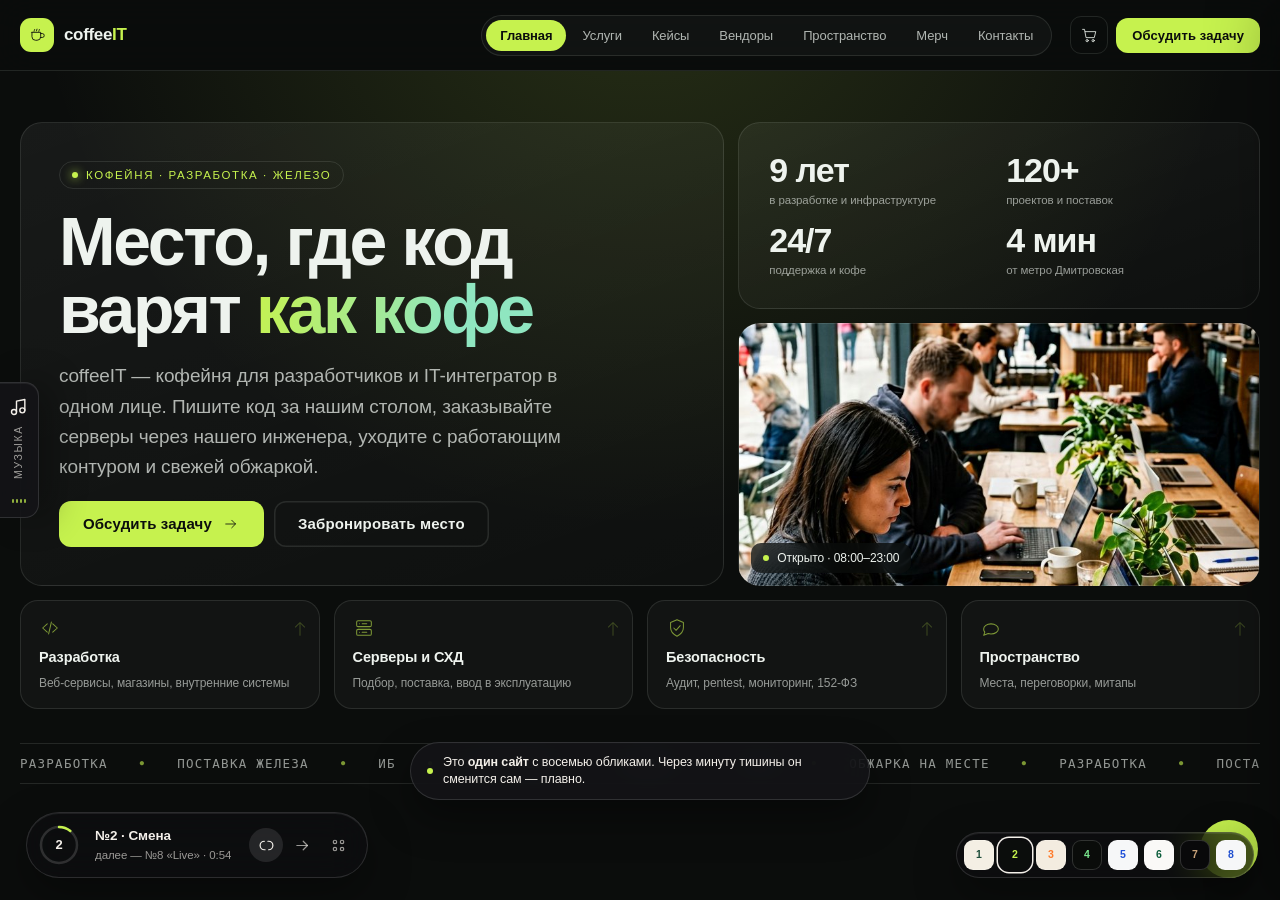
==== commit 0f8524b7: "coffeeIT: панель Яндекс Музыки слева — вход через профиль и плеер - вертикальная кнопка «музыка» на " ====
--- a/index.html
+++ b/index.html
@@ -3,7 +3,7 @@
 <head>
 <meta charset="utf-8">
 <meta name="viewport" content="width=device-width, initial-scale=1">
-<title>ver. 1.1.0 · coffeeIT — один сайт, восемь обликов</title>
+<title>ver. 1.2.0 · coffeeIT — один сайт, восемь обликов</title>
 <meta name="description" content="coffeeIT — один сайт, который сам меняет облик: восемь дизайнов, плавные переходы через минуту бездействия.">
 <meta name="theme-color" content="#0c0c0e">
 <link rel="icon" href="data:image/svg+xml,%3Csvg xmlns='http://www.w3.org/2000/svg' viewBox='0 0 48 48'%3E%3Crect width='48' height='48' rx='10' fill='%230c0c0e'/%3E%3Cpath d='M14 18h16v10a6 6 0 0 1-6 6h-4a6 6 0 0 1-6-6V18Z' fill='none' stroke='%23f4efe4' stroke-width='2'/%3E%3Cpath d='M30 21h3a3.5 3.5 0 0 1 0 7h-3' fill='none' stroke='%23f4efe4' stroke-width='2'/%3E%3C/svg%3E">
@@ -144,6 +144,108 @@
   opacity:0;pointer-events:none;transition:.18s;z-index:5;
 }
 .sw:hover::after{opacity:1;transform:translate(-50%,0)}
+
+/* ---------- музыка (левая панель) ---------- */
+#musicTab{
+  position:fixed;left:0;top:50%;transform:translateY(-50%);z-index:54;
+  display:flex;flex-direction:column;align-items:center;gap:8px;
+  padding:14px 9px;border-radius:0 14px 14px 0;
+  background:var(--glass-2);border:1px solid var(--stroke);border-left:0;
+  box-shadow:14px 0 34px rgba(0,0,0,.3),inset 0 1px 0 rgba(255,255,255,.06);
+  backdrop-filter:blur(18px) saturate(1.5);-webkit-backdrop-filter:blur(18px) saturate(1.5);
+  color:var(--ink);transition:transform .3s var(--ease),opacity .3s var(--ease);
+}
+#musicTab:hover{transform:translateY(-50%) translateX(2px)}
+#musicTab .mt-ico{width:20px;height:20px}
+#musicTab .mt-label{
+  writing-mode:vertical-rl;text-orientation:mixed;transform:rotate(180deg);
+  font-size:10.5px;letter-spacing:.16em;text-transform:uppercase;color:var(--ink-dim);
+}
+#musicTab .mt-eq{display:flex;align-items:flex-end;gap:2px;height:16px}
+#musicTab .mt-eq i{width:2px;height:4px;border-radius:2px;background:var(--accent);opacity:.7}
+#musicTab.is-playing .mt-eq i{animation:eqBar .9s ease-in-out infinite}
+#musicTab.is-playing .mt-eq i:nth-child(2){animation-delay:.18s}
+#musicTab.is-playing .mt-eq i:nth-child(3){animation-delay:.36s}
+#musicTab.is-playing .mt-eq i:nth-child(4){animation-delay:.54s}
+@keyframes eqBar{0%,100%{height:4px;opacity:.5}50%{height:14px;opacity:1}}
+#musicTab .mt-dot{position:absolute;top:8px;right:8px;width:6px;height:6px;border-radius:50%;background:var(--accent);display:none}
+#musicTab.is-on .mt-dot{display:block}
+@media (max-width:860px){
+  #music{width:min(360px,92vw);top:0;bottom:0;border-radius:0 16px 16px 0}
+  #musicTab{top:auto;bottom:calc(158px + env(safe-area-inset-bottom));transform:none;flex-direction:row;padding:9px 12px;border-radius:0 12px 12px 0}
+  #musicTab:hover{transform:translateX(2px)}
+  #musicTab .mt-label{writing-mode:horizontal-tb;transform:none}
+  #musicTab .mt-eq{height:12px}
+}
+
+#music{
+  position:fixed;left:0;top:0;bottom:0;z-index:58;
+  width:min(344px,88vw);
+  display:flex;flex-direction:column;
+  background:var(--glass-2);border-right:1px solid var(--stroke);
+  box-shadow:30px 0 90px rgba(0,0,0,.5);
+  backdrop-filter:blur(26px) saturate(1.5);-webkit-backdrop-filter:blur(26px) saturate(1.5);
+  transform:translateX(-104%);visibility:hidden;
+  transition:transform .36s var(--ease),visibility .36s;
+}
+#music.is-open{transform:none;visibility:visible}
+.m-head{display:flex;align-items:flex-start;justify-content:space-between;gap:10px;padding:18px 16px 10px}
+.m-head h2{margin:0;font-size:14.5px;font-weight:600;letter-spacing:-.02em;display:flex;align-items:center;gap:8px}
+.m-head h2 .ym{display:inline-flex;align-items:center;gap:6px;font-size:10.5px;font-weight:600;letter-spacing:.06em;
+  text-transform:uppercase;color:#0c0c0e;background:#ffdb4d;border-radius:999px;padding:3px 8px}
+.m-head p{margin:5px 0 0;font-size:11.5px;line-height:1.45;color:var(--ink-dim);max-width:30ch}
+.m-body{flex:1;overflow:auto;padding:4px 16px 18px;display:grid;gap:12px;align-content:start}
+.m-body::-webkit-scrollbar{width:8px}
+.m-body::-webkit-scrollbar-thumb{background:rgba(255,255,255,.14);border-radius:8px}
+.m-card{display:grid;gap:10px;padding:12px;border-radius:14px;background:rgba(255,255,255,.045);border:1px solid var(--stroke-soft)}
+.m-card h3{margin:0;font-size:12px;font-weight:600;letter-spacing:.02em;display:flex;align-items:center;gap:7px}
+.m-card h3 svg{width:14px;height:14px;opacity:.7}
+.m-note{margin:0;font-size:11px;line-height:1.5;color:var(--ink-dim)}
+.m-note b{color:var(--ink);font-weight:600}
+.m-row{display:flex;gap:8px;align-items:center;flex-wrap:wrap}
+.m-input{
+  flex:1;min-width:0;padding:9px 11px;border-radius:9px;
+  background:rgba(0,0,0,.28);border:1px solid var(--stroke);color:var(--ink);
+  font:inherit;font-size:12px;outline:none;transition:border-color .18s,background .18s;
+}
+.m-input::placeholder{color:rgba(244,240,234,.38)}
+.m-input:focus{border-color:rgba(255,255,255,.3);background:rgba(0,0,0,.4)}
+.m-btn{
+  display:inline-flex;align-items:center;justify-content:center;gap:7px;
+  padding:9px 13px;border-radius:9px;font-size:12px;font-weight:600;
+  background:rgba(255,255,255,.1);border:1px solid var(--stroke);color:var(--ink);
+  transition:background .18s,border-color .18s,transform .18s;white-space:nowrap;
+}
+.m-btn:hover{background:rgba(255,255,255,.16)}
+.m-btn:active{transform:scale(.97)}
+.m-btn svg{width:14px;height:14px;flex:none}
+.m-btn-primary{background:#ffdb4d;border-color:#ffdb4d;color:#0c0c0e}
+.m-btn-primary:hover{background:#ffe270}
+.m-btn-ghost{background:transparent}
+.m-btn-block{width:100%}
+.m-user{display:flex;align-items:center;gap:10px}
+.m-ava{width:38px;height:38px;border-radius:50%;flex:none;object-fit:cover;background:rgba(255,255,255,.1);
+  border:1px solid var(--stroke);display:grid;place-items:center;font-size:13px;font-weight:600}
+.m-user .who{display:grid;gap:1px;min-width:0}
+.m-user .who b{font-size:12.5px;font-weight:600;white-space:nowrap;overflow:hidden;text-overflow:ellipsis}
+.m-user .who span{font-size:11px;color:var(--ink-dim);white-space:nowrap;overflow:hidden;text-overflow:ellipsis}
+.m-quick{display:grid;gap:6px}
+.m-quick button{
+  display:flex;align-items:center;gap:8px;justify-content:flex-start;
+  padding:8px 10px;border-radius:9px;font-size:11.5px;color:var(--ink-dim);
+  border:1px solid var(--stroke-soft);background:rgba(255,255,255,.03);text-align:left;transition:.16s;
+}
+.m-quick button:hover{color:var(--ink);background:rgba(255,255,255,.08);border-color:var(--stroke)}
+.m-quick button svg{width:13px;height:13px;flex:none;opacity:.8}
+.m-player{border-radius:14px;overflow:hidden;border:1px solid var(--stroke-soft);background:#111;min-height:180px;position:relative}
+.m-player iframe{display:block;width:100%;height:180px;border:0;background:#111}
+.m-player .m-empty{position:absolute;inset:0;display:grid;place-content:center;gap:6px;text-align:center;padding:16px;background:rgba(10,10,12,.92)}
+.m-player .m-empty b{font-size:12px}
+.m-player .m-empty span{font-size:11px;color:var(--ink-dim);max-width:24ch;line-height:1.45}
+.m-foot{padding:10px 16px 14px;border-top:1px solid var(--stroke-soft);font-size:10.5px;line-height:1.5;color:var(--ink-dim)}
+.m-foot kbd{font:inherit;font-size:10px;background:rgba(255,255,255,.09);border-radius:4px;padding:1px 5px}
+.m-sep{height:1px;background:var(--stroke-soft);margin:2px 0}
+.m-badge{font-size:9.5px;letter-spacing:.1em;text-transform:uppercase;color:var(--ink-dim);border:1px solid var(--stroke-soft);border-radius:999px;padding:2px 7px}
 
 /* ---------- панель «все облики» ---------- */
 #panel{
@@ -212,12 +314,12 @@
 @media (max-width:860px){
   :root{--chrome-h:52px}
   #chrome{padding:0 10px calc(10px + env(safe-area-inset-bottom));gap:8px;flex-direction:column;align-items:stretch}
-  #swatches{order:2;padding:6px;justify-content:flex-start}
+  #swatches{order:2;padding:6px;justify-content:flex-start;padding-left:100px}
   #pill{order:1;width:100%;max-width:none;gap:10px;padding:8px 10px 8px 8px}
   #pill .meta b{font-size:12.5px}
   #pill .meta span{font-size:11px}
   .ring{width:40px;height:40px}
-  #panel{left:10px;right:10px;width:auto;bottom:126px;max-height:60vh}
+  #panel{left:10px;right:10px;width:auto;bottom:126px;max-height:56vh}
   #hint{bottom:128px;font-size:12px}
   .sw{width:28px;height:28px}
   #chrome.is-idle{opacity:.75}
@@ -308,6 +410,132 @@
 
   <div id="swatches" role="tablist" aria-label="Облики сайта"></div>
 </div>
+
+<button id="musicTab" type="button" aria-controls="music" aria-expanded="false" title="Музыка — Яндекс Музыка">
+  <svg class="mt-ico" viewBox="0 0 24 24" fill="none" stroke="currentColor" stroke-width="1.7" stroke-linecap="round" stroke-linejoin="round" aria-hidden="true">
+    <path d="M9 18V5l10-2v13"/><circle cx="6" cy="18" r="3"/><circle cx="16" cy="16" r="3"/>
+  </svg>
+  <span class="mt-label">музыка</span>
+  <span class="mt-eq" aria-hidden="true"><i></i><i></i><i></i><i></i></span>
+</button>
+
+<aside id="music" aria-label="Музыка — Яндекс Музыка" aria-hidden="true">
+  <div class="m-head">
+    <div>
+      <h2>Музыка <span class="ym">Яндекс</span></h2>
+      <p>Слушайте прямо здесь: вошли в профиль — играет ваша библиотека.</p>
+    </div>
+    <button class="btn-ic" id="musicClose" aria-label="Закрыть музыку">
+      <svg viewBox="0 0 24 24" fill="none" stroke="currentColor" stroke-width="1.8" stroke-linecap="round"><path d="m6 6 12 12M18 6 6 18"/></svg>
+    </button>
+  </div>
+
+  <div class="m-body">
+    <div class="m-card" id="mUserCard">
+      <h3>
+        <svg viewBox="0 0 24 24" fill="none" stroke="currentColor" stroke-width="1.8" stroke-linecap="round"><circle cx="12" cy="8" r="3.4"/><path d="M4.5 20a7.5 7.5 0 0 1 15 0"/></svg>
+        Ваш профиль
+      </h3>
+
+      <div id="mGuest">
+        <p class="m-note">Войдите через профиль Яндекса — подтянем имя и аватар, включим вашу музыку.</p>
+        <div class="m-row" style="margin-top:10px">
+          <button class="m-btn m-btn-primary m-btn-block" id="mLogin" type="button">
+            <svg viewBox="0 0 24 24" fill="none" stroke="currentColor" stroke-width="1.9" stroke-linecap="round" stroke-linejoin="round"><path d="M14 4h5a1 1 0 0 1 1 1v14a1 1 0 0 1-1 1h-5"/><path d="M10 8l4 4-4 4"/><path d="M14 12H4"/></svg>
+            Войти через Яндекс
+          </button>
+        </div>
+        <p class="m-note" style="margin-top:8px">Откроется окно Яндекса. Пароль вводится только на его стороне — сайт его не видит.</p>
+      </div>
+
+      <div id="mLogged" hidden>
+        <div class="m-user">
+          <div class="m-ava" id="mAva">Я</div>
+          <div class="who">
+            <b id="mName">Пользователь</b>
+            <span id="mMail">профиль подключён</span>
+          </div>
+          <span class="m-badge" id="mState">в сети</span>
+        </div>
+        <div class="m-row" style="margin-top:12px">
+          <button class="m-btn m-btn-ghost" id="mLogout" type="button">
+            <svg viewBox="0 0 24 24" fill="none" stroke="currentColor" stroke-width="1.9" stroke-linecap="round" stroke-linejoin="round"><path d="M10 4H5a1 1 0 0 0-1 1v14a1 1 0 0 0 1 1h5"/><path d="M16 8l4 4-4 4"/><path d="M20 12H9"/></svg>
+            Выйти
+          </button>
+          <button class="m-btn m-btn-ghost" id="mToMusic" type="button">
+            <svg viewBox="0 0 24 24" fill="none" stroke="currentColor" stroke-width="1.8" stroke-linecap="round" stroke-linejoin="round"><path d="M14 4h6v6"/><path d="M20 4 10 14"/><path d="M18 14v5a1 1 0 0 1-1 1H5a1 1 0 0 1-1-1V7a1 1 0 0 1 1-1h5"/></svg>
+            Моя музыка
+          </button>
+        </div>
+        <p class="m-note" style="margin-top:10px" id="mProfileHint"></p>
+      </div>
+    </div>
+
+    <div class="m-card">
+      <h3>
+        <svg viewBox="0 0 24 24" fill="none" stroke="currentColor" stroke-width="1.8" stroke-linecap="round" stroke-linejoin="round"><path d="M9 18V5l10-2v13"/><circle cx="6" cy="18" r="3"/><circle cx="16" cy="16" r="3"/></svg>
+        Плейлист или трек
+      </h3>
+      <p class="m-note">Вставьте ссылку с Яндекс Музыки или готовый код <b>HTML-плеера</b> — включим его здесь.</p>
+      <div class="m-row" style="margin-top:10px">
+        <input class="m-input" id="mUrl" type="text" spellcheck="false" autocomplete="off"
+               placeholder="https://music.yandex.ru/album/…  или  &lt;iframe …&gt;">
+      </div>
+      <div class="m-row">
+        <button class="m-btn m-btn-primary" id="mPlay" type="button">
+          <svg viewBox="0 0 24 24" fill="currentColor"><path d="M8 5.5v13l11-6.5z"/></svg>
+          Включить
+        </button>
+        <button class="m-btn m-btn-ghost" id="mPause" type="button" title="Остановить и убрать плеер">
+          <svg viewBox="0 0 24 24" fill="currentColor"><rect x="7" y="5" width="3.5" height="14" rx="1"/><rect x="13.5" y="5" width="3.5" height="14" rx="1"/></svg>
+          Стоп
+        </button>
+      </div>
+      <div class="m-sep"></div>
+      <div class="m-quick">
+        <button type="button" data-ym-preset="https://music.yandex.ru/iframe/#playlist/yandexmusic/1624">
+          <svg viewBox="0 0 24 24" fill="none" stroke="currentColor" stroke-width="1.8" stroke-linecap="round"><path d="M4 7h16M4 12h11M4 17h7"/></svg>
+          Плейлист «для кода» (демо)
+        </button>
+        <button type="button" data-ym-preset="https://music.yandex.ru/iframe/#track/71263/419460">
+          <svg viewBox="0 0 24 24" fill="none" stroke="currentColor" stroke-width="1.8" stroke-linecap="round" stroke-linejoin="round"><path d="M9 18V5l10-2v13"/><circle cx="6" cy="18" r="3"/></svg>
+          Один трек (демо)
+        </button>
+      </div>
+    </div>
+
+    <div class="m-card">
+      <h3>
+        <svg viewBox="0 0 24 24" fill="none" stroke="currentColor" stroke-width="1.8" stroke-linecap="round"><rect x="3" y="4" width="18" height="14" rx="2"/><path d="M8 21h8"/></svg>
+        Плеер
+      </h3>
+      <div class="m-player" id="mPlayer">
+        <div class="m-empty" id="mEmpty">
+          <b>Плеер ждёт ссылку</b>
+          <span>Вставьте адрес плейлиста или трека — Яндекс отрисует свой плеер.</span>
+        </div>
+      </div>
+      <p class="m-note" id="mNow">Ничего не играет.</p>
+    </div>
+
+    <div class="m-card">
+      <h3>
+        <svg viewBox="0 0 24 24" fill="none" stroke="currentColor" stroke-width="1.8" stroke-linecap="round"><circle cx="12" cy="12" r="9"/><path d="M12 8h.01M11 12h1v5h1"/></svg>
+        Как это устроено
+      </h3>
+      <p class="m-note">
+        Плеер — официальный виджет Яндекс Музыки в рамке, поэтому воспроизведение и права остаются на стороне Яндекса.
+        Кнопка «Войти через Яндекс» запрашивает у вашего профиля только имя и аватар (права <b>login:info</b>, <b>login:avatar</b>) —
+        пароль сайт не получает и не хранит.
+      </p>
+      <p class="m-note" id="mSetup" hidden></p>
+    </div>
+  </div>
+
+  <div class="m-foot">
+    Горячие клавиши: <kbd>M</kbd> — открыть музыку, <kbd>Esc</kbd> — закрыть. Ссылка на плейлист запоминается на этом устройстве.
+  </div>
+</aside>
 
 <div id="panel" role="dialog" aria-modal="false" aria-labelledby="panelTitle">
   <div class="p-head">
@@ -926,7 +1154,7 @@
   cur = inc;
   settings.skin = skin.id;
   saveStore();
-  document.title = 'ver. 1.1.0 · coffeeIT — ' + skin.name;
+  document.title = 'ver. 1.2.0 · coffeeIT — ' + skin.name;
 
   nextSkin = chooseNext();
   busy = false;
@@ -992,7 +1220,7 @@
    ============================================================ */
 ['pointerdown', 'pointermove', 'keydown', 'wheel', 'touchstart', 'input', 'scroll'].forEach(function (t) {
   window.addEventListener(t, function (e) {
-    if (e && e.target && e.target.closest && e.target.closest('#chrome,#panel')) return;
+    if (e && e.target && e.target.closest && e.target.closest('#chrome,#panel,#music')) return;
     noteActivity();
   }, { passive: true, capture: true });
 });
@@ -1011,7 +1239,11 @@
     var prev = SKINS[(idx - 1 + SKINS.length) % SKINS.length];
     userPick(prev.id);
   }
-  else if (e.key === 'Escape') closePanel();
+  else if (e.key === 'Escape') { closePanel(); closeMusic(); }
+  else if (e.key === 'm' || e.key === 'M' || e.key === 'ь' || e.key === 'Ь') {
+    e.preventDefault();
+    music.open ? closeMusic() : openMusic();
+  }
   else if (e.key === ' ') { e.preventDefault(); document.getElementById('btnAuto').click(); }
 });
 
@@ -1021,6 +1253,286 @@
   noteActivity();
 });
 document.getElementById('pillNext').style.cursor = 'pointer';
+
+/* ============================================================
+   13. МУЗЫКА · Яндекс Музыка
+   ------------------------------------------------------------
+   Две независимые части:
+
+   1) Профиль. Кнопка «Войти через Яндекс» уводит на oauth.yandex.ru,
+      возвращается токен в адресной строке (#access_token=…), затем
+      запрашиваем login.yandex.ru/info — имя и аватар. Нужен свой
+      client_id (и URI возврата) из oauth.yandex.ru; пока его нет,
+      показываем путь настройки, а не мнимый «вход».
+
+   2) Плеер. Официальный виджет Яндекс Музыки в iframe:
+      music.yandex.ru/iframe/#playlist/<владелец>/<номер>
+      music.yandex.ru/iframe/#track/<трек>/<альбом>
+      либо готовый <iframe> из меню «Поделиться → HTML-код».
+      Права и воспроизведение остаются на стороне Яндекса.
+   ============================================================ */
+var YM = {
+  clientId: '',                       // ← вставьте client_id своего приложения
+  redirectUri: location.origin + location.pathname,
+  scope: 'login:info login:avatar',
+  store: 'ci_music_v1'
+};
+
+var music = {
+  token: null,
+  user: null,
+  src: '',
+  open: false
+};
+
+var mPanel = document.getElementById('music');
+var mTab = document.getElementById('musicTab');
+var mPlayer = document.getElementById('mPlayer');
+var mEmpty = document.getElementById('mEmpty');
+var mNow = document.getElementById('mNow');
+var mUrl = document.getElementById('mUrl');
+var mGuest = document.getElementById('mGuest');
+var mLogged = document.getElementById('mLogged');
+var mName = document.getElementById('mName');
+var mMail = document.getElementById('mMail');
+var mAva = document.getElementById('mAva');
+var mSetup = document.getElementById('mSetup');
+var mProfileHint = document.getElementById('mProfileHint');
+
+function musicStore() {
+  try { return JSON.parse(localStorage.getItem(YM.store) || '{}') || {}; } catch (e) { return {}; }
+}
+function musicSave(patch) {
+  var d = musicStore();
+  Object.assign(d, patch || {});
+  try { localStorage.setItem(YM.store, JSON.stringify(d)); } catch (e) {}
+}
+
+/* ---------- 13.1 открыть/закрыть ---------- */
+function openMusic() {
+  music.open = true;
+  mPanel.classList.add('is-open');
+  mPanel.setAttribute('aria-hidden', 'false');
+  mTab.setAttribute('aria-expanded', 'true');
+  mTab.classList.add('is-on');
+  noteActivity();
+}
+function closeMusic() {
+  music.open = false;
+  mPanel.classList.remove('is-open');
+  mPanel.setAttribute('aria-hidden', 'true');
+  mTab.setAttribute('aria-expanded', 'false');
+  mTab.classList.remove('is-on');
+}
+mTab.addEventListener('click', function () { music.open ? closeMusic() : openMusic(); });
+document.getElementById('musicClose').addEventListener('click', closeMusic);
+
+/* ---------- 13.2 профиль ---------- */
+function setLoggedIn(user) {
+  music.user = user;
+  var label = user.name || user.login || 'Слушатель';
+  mName.textContent = label;
+  mMail.textContent = user.email || ('@' + (user.login || 'yandex'));
+  mAva.innerHTML = '';
+  if (user.avatar) {
+    var img = document.createElement('img');
+    img.src = user.avatar;
+    img.alt = '';
+    img.className = 'm-ava';
+    img.style.padding = '0';
+    mAva.replaceWith(img);
+    img.id = 'mAva';
+    mAva = img;
+  } else {
+    mAva.textContent = label.slice(0, 1).toUpperCase();
+  }
+  if (user.id) {
+    mProfileHint.innerHTML = 'Профиль подключён. <a class="m-btn m-btn-ghost" style="padding:0;border:0;background:none;text-decoration:underline;font-size:11px" href="https://music.yandex.ru/users/' + encodeURIComponent(user.login || '') + '/playlists" target="_blank" rel="noopener">Открыть мои плейлисты на Яндексе</a>';
+  }
+  mGuest.hidden = true;
+  mLogged.hidden = false;
+}
+
+function setLoggedOut() {
+  music.user = null;
+  music.token = null;
+  mGuest.hidden = false;
+  mLogged.hidden = true;
+}
+
+function showSetup() {
+  if (YM.clientId) return;
+  mSetup.hidden = false;
+  mSetup.innerHTML = 'Осталось указать приложение: получите <b>client_id</b> на ' +
+    '<a href="https://oauth.yandex.ru/client/new" target="_blank" rel="noopener" style="color:var(--ink);text-decoration:underline">oauth.yandex.ru/client/new</a>, ' +
+    'включите права <b>login:info</b> и <b>login:avatar</b>, в поле Redirect URI укажите <b>' +
+    YM.redirectUri + '</b> — и впишите client_id в блок <b>YM</b> в начале скрипта.';
+}
+showSetup();
+
+function loginYandex() {
+  if (!YM.clientId) {
+    showSetup();
+    openMusic();
+    showHint('Для входа нужен client_id приложения Яндекса — инструкция в панели музыки.', 6000);
+    if (mSetup) mSetup.closest('.m-card').scrollIntoView({ block: 'center' });
+    noteActivity();
+    return;
+  }
+  var url = 'https://oauth.yandex.ru/authorize?response_type=token' +
+    '&client_id=' + encodeURIComponent(YM.clientId) +
+    '&redirect_uri=' + encodeURIComponent(YM.redirectUri) +
+    (YM.scope ? '&scope=' + encodeURIComponent(YM.scope) : '');
+  location.href = url;
+}
+
+document.getElementById('mLogin').addEventListener('click', loginYandex);
+document.getElementById('mLogout').addEventListener('click', function () {
+  musicSave({ token: null, user: null });
+  setLoggedOut();
+  showHint('Вы вышли из профиля. Музыка Яндекса продолжит работать в плеере.', 3600);
+});
+document.getElementById('mToMusic').addEventListener('click', function () {
+  window.open(music.user && music.user.login
+    ? 'https://music.yandex.ru/users/' + encodeURIComponent(music.user.login) + '/playlists'
+    : 'https://music.yandex.ru/', '_blank', 'noopener');
+});
+
+/* разбор ответа OAuth: токен приходит в hash */
+function readOAuthHash() {
+  if (!location.hash || location.hash.indexOf('access_token=') < 0) return false;
+  var params = new URLSearchParams(location.hash.replace(/^#/, ''));
+  var token = params.get('access_token');
+  if (!token) return false;
+  music.token = token;
+  musicSave({ token: token, user: null });
+  history.replaceState(null, '', location.pathname + location.search);
+  return true;
+}
+
+function loadProfile(token, silent) {
+  if (!token) { setLoggedOut(); return Promise.resolve(null); }
+  return fetch('https://login.yandex.ru/info?format=json', {
+    headers: { Authorization: 'OAuth ' + token }
+  }).then(function (r) {
+    if (!r.ok) throw new Error('HTTP ' + r.status);
+    return r.json();
+  }).then(function (info) {
+    var user = {
+      id: info.id,
+      login: info.login,
+      name: info.display_name || info.real_name || info.login,
+      email: info.default_email || '',
+      avatar: info.is_avatar_empty || !info.default_avatar_id ? '' :
+        'https://avatars.yandex.net/get-yapic/' + info.default_avatar_id + '/islands-100'
+    };
+    music.token = token;
+    setLoggedIn(user);
+    musicSave({ token: token, user: user });
+    if (!silent) showHint('Профиль Яндекса подключён: ' + user.name + '.', 4200);
+    return user;
+  }).catch(function (err) {
+    musicSave({ token: null, user: null });
+    setLoggedOut();
+    if (!silent) showHint('Не удалось прочитать профиль Яндекса. Войдите заново.', 4600);
+    return null;
+  });
+}
+
+document.addEventListener('DOMContentLoaded', function () {});
+(function initMusicProfile() {
+  var hadHash = readOAuthHash();
+  var saved = musicStore();
+  if (hadHash) { loadProfile(music.token, false); openMusic(); }
+  else if (saved.token) { loadProfile(saved.token, true); }
+  else if (saved.user) { setLoggedIn(saved.user); }
+  else { setLoggedOut(); }
+})();
+
+/* ---------- 13.3 плеер ---------- */
+function ymNormalize(input) {
+  var v = (input || '').trim();
+  if (!v) return '';
+  var m = v.match(/<iframe[^>]+src=["']([^"']+)["']/i);
+  if (m) v = m[1];
+  if (!/^https?:/i.test(v)) return '';
+  var url;
+  try { url = new URL(v); } catch (e) { return ''; }
+  var host = url.hostname.replace(/^www\./, '');
+  if (!/^music\.yandex\.(ru|com|by|kz|uz|com\.tr)$/.test(host)) return '';
+  var path = url.pathname + url.hash;
+  if (url.pathname.indexOf('/iframe') === 0) return 'https://music.yandex.ru' + path;
+  var track = path.match(/\/(?:album\/(\d+)\/)?track\/(\d+)/);
+  if (track) {
+    return track[1]
+      ? 'https://music.yandex.ru/iframe/album/' + track[1] + '/track/' + track[2]
+      : 'https://music.yandex.ru/iframe/track/' + track[2];
+  }
+  var album = path.match(/\/album\/(\d+)/);
+  if (album) return 'https://music.yandex.ru/iframe/album/' + album[1];
+  var pl = path.match(/\/users\/([^/?#]+)\/playlists\/(\d+)/);
+  if (pl) return 'https://music.yandex.ru/iframe/playlist/' + pl[1] + '/' + pl[2];
+  var pl2 = path.match(/\/playlists\/([0-9a-zA-Z-]+)/);
+  if (pl2) return 'https://music.yandex.ru/iframe/playlists/' + pl2[1];
+  if (url.hash && url.hash.length > 3) return 'https://music.yandex.ru/iframe/' + url.hash;
+  return '';
+}
+
+function mountPlayer(src) {
+  if (!src) {
+    showHint('Не понял ссылку. Нужна страница или HTML-код плеера с music.yandex.ru.', 5200);
+    return;
+  }
+  var ifr = mPlayer.querySelector('iframe');
+  if (!ifr) {
+    ifr = document.createElement('iframe');
+    ifr.setAttribute('allow', 'autoplay; encrypted-media');
+    ifr.setAttribute('referrerpolicy', 'strict-origin-when-cross-origin');
+    ifr.title = 'Плеер Яндекс Музыки';
+    mPlayer.appendChild(ifr);
+  }
+  ifr.src = src;
+  mEmpty.hidden = true;
+  music.src = src;
+  musicSave({ src: src });
+  mTab.classList.add('is-playing');
+  mNow.textContent = 'Играет официальный плеер Яндекс Музыки.';
+  noteActivity();
+}
+
+document.getElementById('mPlay').addEventListener('click', function () {
+  mountPlayer(ymNormalize(mUrl.value));
+});
+mUrl.addEventListener('keydown', function (e) {
+  if (e.key === 'Enter') { e.preventDefault(); mountPlayer(ymNormalize(mUrl.value)); }
+});
+document.getElementById('mPause').addEventListener('click', function () {
+  var ifr = mPlayer.querySelector('iframe');
+  if (ifr) ifr.remove();
+  mEmpty.hidden = false;
+  music.src = '';
+  mTab.classList.remove('is-playing');
+  mNow.textContent = 'Ничего не играет.';
+  musicSave({ src: '' });
+  noteActivity();
+});
+Array.prototype.forEach.call(document.querySelectorAll('[data-ym-preset]'), function (b) {
+  b.addEventListener('click', function () {
+    mUrl.value = b.getAttribute('data-ym-preset');
+    mountPlayer(ymNormalize(mUrl.value));
+  });
+});
+
+(function restorePlayer() {
+  var saved = musicStore();
+  if (saved.src) {
+    mUrl.value = saved.src;
+    mountPlayer(saved.src);
+  }
+})();
+
+/* ---------- 13.4 клавиши ---------- */
+/* «M» уже обрабатывается в общем обработчике клавиатуры ниже */
 
 /* ============================================================
    12. СТАРТ
@@ -1040,7 +1552,7 @@
   view.el.style.visibility = 'visible';
   cur = view;
 
-  document.title = 'ver. 1.1.0 · coffeeIT — ' + start.name;
+  document.title = 'ver. 1.2.0 · coffeeIT — ' + start.name;
   lastActivity = Date.now();
   nextSkin = chooseNext();
   paintSwatches();
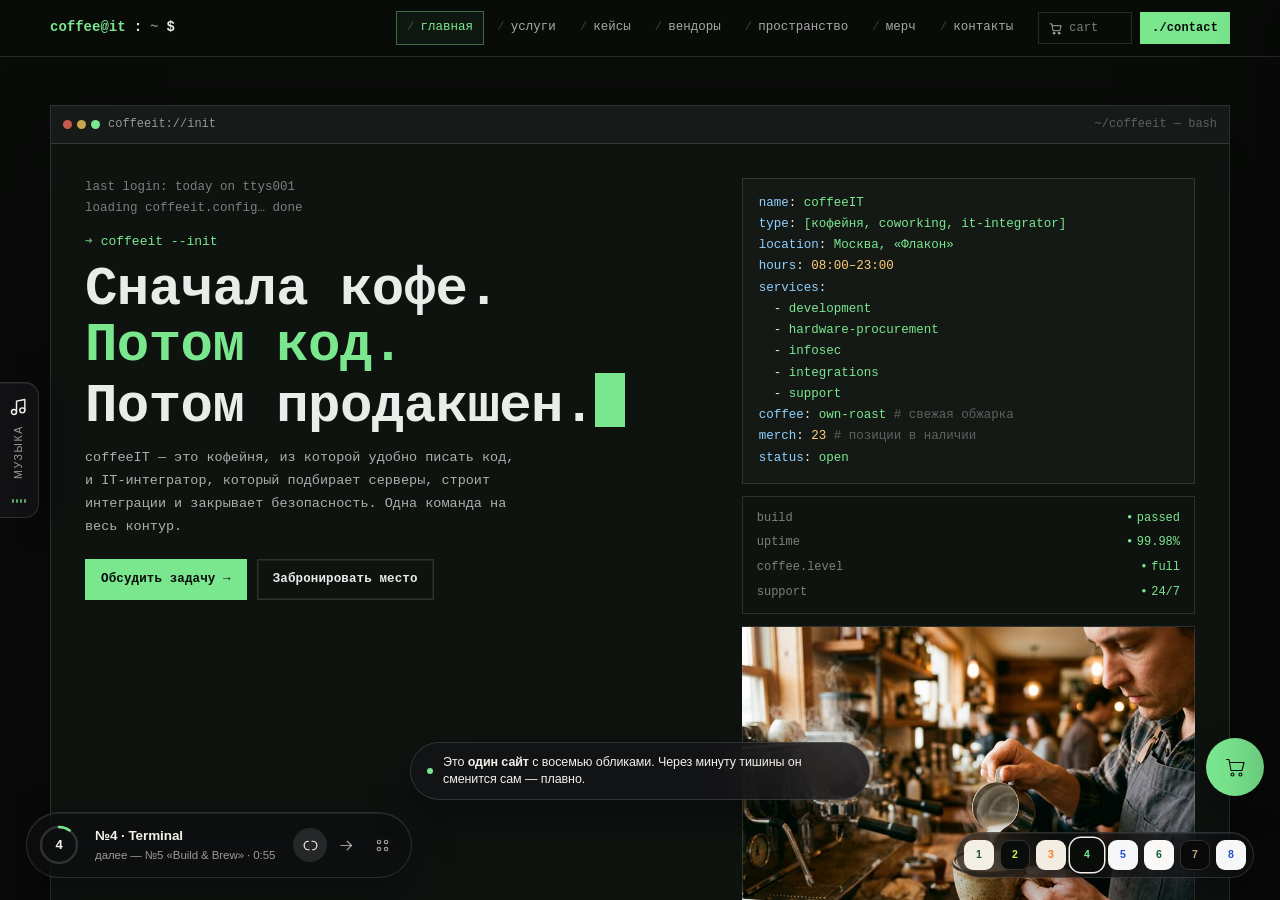
==== commit ae9ced89: "адаптив под iPhone и Android: вырезы, зум, тач-таргеты, узкие экраны Оболочка: - viewport-fit=cover " ====
--- a/index.html
+++ b/index.html
@@ -2,8 +2,13 @@
 <html lang="ru">
 <head>
 <meta charset="utf-8">
-<meta name="viewport" content="width=device-width, initial-scale=1">
-<title>ver. 1.2.0 · coffeeIT — один сайт, восемь обликов</title>
+<meta name="viewport" content="width=device-width, initial-scale=1, viewport-fit=cover">
+<meta name="format-detection" content="telephone=no">
+<meta name="apple-mobile-web-app-capable" content="yes">
+<meta name="apple-mobile-web-app-status-bar-style" content="black-translucent">
+<meta name="mobile-web-app-capable" content="yes">
+<meta name="color-scheme" content="dark">
+<title>ver. 1.2.1 · coffeeIT — один сайт, восемь обликов</title>
 <meta name="description" content="coffeeIT — один сайт, который сам меняет облик: восемь дизайнов, плавные переходы через минуту бездействия.">
 <meta name="theme-color" content="#0c0c0e">
 <link rel="icon" href="data:image/svg+xml,%3Csvg xmlns='http://www.w3.org/2000/svg' viewBox='0 0 48 48'%3E%3Crect width='48' height='48' rx='10' fill='%230c0c0e'/%3E%3Cpath d='M14 18h16v10a6 6 0 0 1-6 6h-4a6 6 0 0 1-6-6V18Z' fill='none' stroke='%23f4efe4' stroke-width='2'/%3E%3Cpath d='M30 21h3a3.5 3.5 0 0 1 0 7h-3' fill='none' stroke='%23f4efe4' stroke-width='2'/%3E%3C/svg%3E">
@@ -38,7 +43,8 @@
 ::selection{background:var(--accent);color:#0c0c0e}
 
 /* ---------- сцена ---------- */
-#stage{position:fixed;inset:0;background:#0c0c0e;isolation:isolate}
+#stage{position:fixed;inset:0;background:#0c0c0e;isolation:isolate;height:100%}
+@supports (height: 100dvh){#stage{height:100dvh}}
 .frame{position:absolute;inset:0;overflow:hidden;background:#0c0c0e;will-change:transform,opacity,clip-path}
 .frame iframe{display:block;width:100%;height:100%;border:0;background:#fff}
 .frame.is-preload{visibility:hidden;pointer-events:none;z-index:0}
@@ -172,10 +178,18 @@
 #musicTab.is-on .mt-dot{display:block}
 @media (max-width:860px){
   #music{width:min(360px,92vw);top:0;bottom:0;border-radius:0 16px 16px 0}
-  #musicTab{top:auto;bottom:calc(158px + env(safe-area-inset-bottom));transform:none;flex-direction:row;padding:9px 12px;border-radius:0 12px 12px 0}
-  #musicTab:hover{transform:translateX(2px)}
-  #musicTab .mt-label{writing-mode:horizontal-tb;transform:none}
+  /* на телефоне — компактный круглый ярлык по центру слева:
+     полоса обликов получает всю ширину и все восемь точек видны без скролла */
+  #musicTab{
+    top:50%;bottom:auto;transform:translateY(-50%);
+    flex-direction:column;gap:4px;padding:9px 7px;border-radius:0 14px 14px 0;
+    border-left:0;opacity:.94;
+  }
+  #musicTab:hover{transform:translateY(-50%)}
+  #musicTab .mt-ico{width:18px;height:18px}
+  #musicTab .mt-label{writing-mode:vertical-rl;text-orientation:mixed;transform:rotate(180deg);font-size:9.5px}
   #musicTab .mt-eq{height:12px}
+  #musicTab .mt-eq i{width:2px}
 }
 
 #music{
@@ -314,7 +328,7 @@
 @media (max-width:860px){
   :root{--chrome-h:52px}
   #chrome{padding:0 10px calc(10px + env(safe-area-inset-bottom));gap:8px;flex-direction:column;align-items:stretch}
-  #swatches{order:2;padding:6px;justify-content:flex-start;padding-left:100px}
+  #swatches{order:2;padding:6px;justify-content:flex-start}
   #pill{order:1;width:100%;max-width:none;gap:10px;padding:8px 10px 8px 8px}
   #pill .meta b{font-size:12.5px}
   #pill .meta span{font-size:11px}
@@ -329,7 +343,64 @@
   #pill .meta span{max-width:42vw}
 }
 
+/* iPhone SE (320–375), узкие Android */
+@media (max-width:380px){
+  #chrome{padding:0 8px calc(8px + env(safe-area-inset-bottom))}
+  #pill{gap:8px;padding:7px 9px 7px 7px}
+  #pill .meta b{font-size:12px}
+  #pill .meta span{font-size:10.5px;max-width:36vw}
+  .ring{width:38px;height:38px}
+  .ring .num{font-size:12px}
+  .sw{width:32px;height:32px;font-size:10.5px;border-radius:9px}
+  #swatches{padding:5px}
+  #panel{left:8px;right:8px;bottom:120px;max-height:52vh;border-radius:16px}
+  .p-head{padding:14px 14px 10px}
+  .p-set{padding:12px 14px 14px}
+  .seg{flex-wrap:wrap}
+  #music{width:100vw;border-radius:0}
+  .m-body{padding:4px 12px 14px}
+  .m-player iframe{height:152px}
+  #hint{font-size:11.5px;padding:10px 13px}
+}
+
+/* низкий ландшафт (телефон повёрнут) */
+@media (max-height:520px) and (orientation:landscape){
+  #chrome{padding:0 10px 8px}
+  #swatches{padding:5px;padding-left:auto}
+  #panel{bottom:104px;max-height:78vh}
+  #music{width:min(420px,60vw)}
+  #musicTab{padding:7px 6px}
+  .m-player iframe{height:140px}
+  #music .m-head p{display:none}
+}
+
+/* вырезы: панель и пульт не прячутся под «челкой» */
+@supports (padding: env(safe-area-inset-left)){
+  #chrome{padding-left:max(clamp(12px,2.2vw,26px), env(safe-area-inset-left));
+          padding-right:max(clamp(12px,2.2vw,26px), env(safe-area-inset-right))}
+  #musicTab{padding-left:max(9px, env(safe-area-inset-left))}
+}
+
 /* ---------- уважение к настройкам системы ---------- */
+/* ---------- телефоны: тач-таргеты и «залипающий» hover ---------- */
+@media (hover: none), (pointer: coarse){
+  /* на сенсоре hover срабатывает «навсегда» — убираем подъёмы и подсветку */
+  .sw:hover,.card:hover,.skin:hover,.m-btn:hover,.btn-ic:hover,.p-links a:hover{transform:none}
+  .sw:hover{transform:none}
+  .btn-ic{width:42px;height:42px}
+  .btn-ic svg{width:19px;height:19px}
+  .sw{width:36px;height:36px;border-radius:11px;font-size:11.5px}
+  .skin{padding:11px 10px}
+  .seg button{padding:9px 12px;font-size:12.5px}
+  .p-links a,.p-links button{padding:10px 13px;font-size:12px}
+  #pillNext{padding:2px 0}
+  .m-btn{padding:12px 15px;font-size:13px}
+  .m-quick button{padding:11px 12px;font-size:12.5px}
+  .m-input{padding:12px 12px;font-size:16px}   /* 16px: iOS не зумит при фокусе */
+  .m-head p,.m-note{font-size:12px}
+  #musicTab{padding:16px 12px}
+}
+
 @media (prefers-reduced-motion: reduce){
   #veil{display:none}
   #splash svg,#splash .s-bar i{animation:none}
@@ -776,6 +847,10 @@
       view._resolve();
     }
   }
+  if (d.type === 'size' && d.vh) {
+    /* запоминаем высоту вьюпорта облика — от неё считаем отступ пульта */
+    view.meta.vh = d.vh;
+  }
   if (view !== cur) return;               // скрытый/предзагруженный облик не влияет на таймер
   live.hash = view.meta.hash;
   live.y = view.meta.y;
@@ -1154,7 +1229,7 @@
   cur = inc;
   settings.skin = skin.id;
   saveStore();
-  document.title = 'ver. 1.2.0 · coffeeIT — ' + skin.name;
+  document.title = 'ver. 1.2.1 · coffeeIT — ' + skin.name;
 
   nextSkin = chooseNext();
   busy = false;
@@ -1162,6 +1237,7 @@
   paintSwatches();
   paintSettings();
   paintPill();
+  setTimeout(tellChromeHeight, 120);
   preloadNext();
 
   if (opts.hint) showHint(opts.hint, 5200);
@@ -1188,6 +1264,16 @@
   if (cur && cur.skin.id === id) return;
   switchTo(skin, { hint: 'Облик закреплён: №' + skin.num + ' «' + skin.name + '».' });
 }
+
+/* сообщаем текущему облику, сколько места занимает нижний пульт,
+   чтобы корзина, меню и тосты не прятались под ним на телефоне */
+function tellChromeHeight() {
+  if (!cur) return;
+  var h = Math.round(chrome.getBoundingClientRect().height || 0);
+  post(cur, { __ciShell: 1, chrome: h, vh: window.innerHeight });
+}
+window.addEventListener('resize', function () { setTimeout(tellChromeHeight, 160); });
+window.addEventListener('orientationchange', function () { setTimeout(tellChromeHeight, 260); });
 
 /* ============================================================
    10. ЦИКЛ
@@ -1552,7 +1638,9 @@
   view.el.style.visibility = 'visible';
   cur = view;
 
-  document.title = 'ver. 1.2.0 · coffeeIT — ' + start.name;
+  document.title = 'ver. 1.2.1 · coffeeIT — ' + start.name;
+  setTimeout(tellChromeHeight, 500);
+  window.addEventListener('load', function () { setTimeout(tellChromeHeight, 300); });
   lastActivity = Date.now();
   nextSkin = chooseNext();
   paintSwatches();
